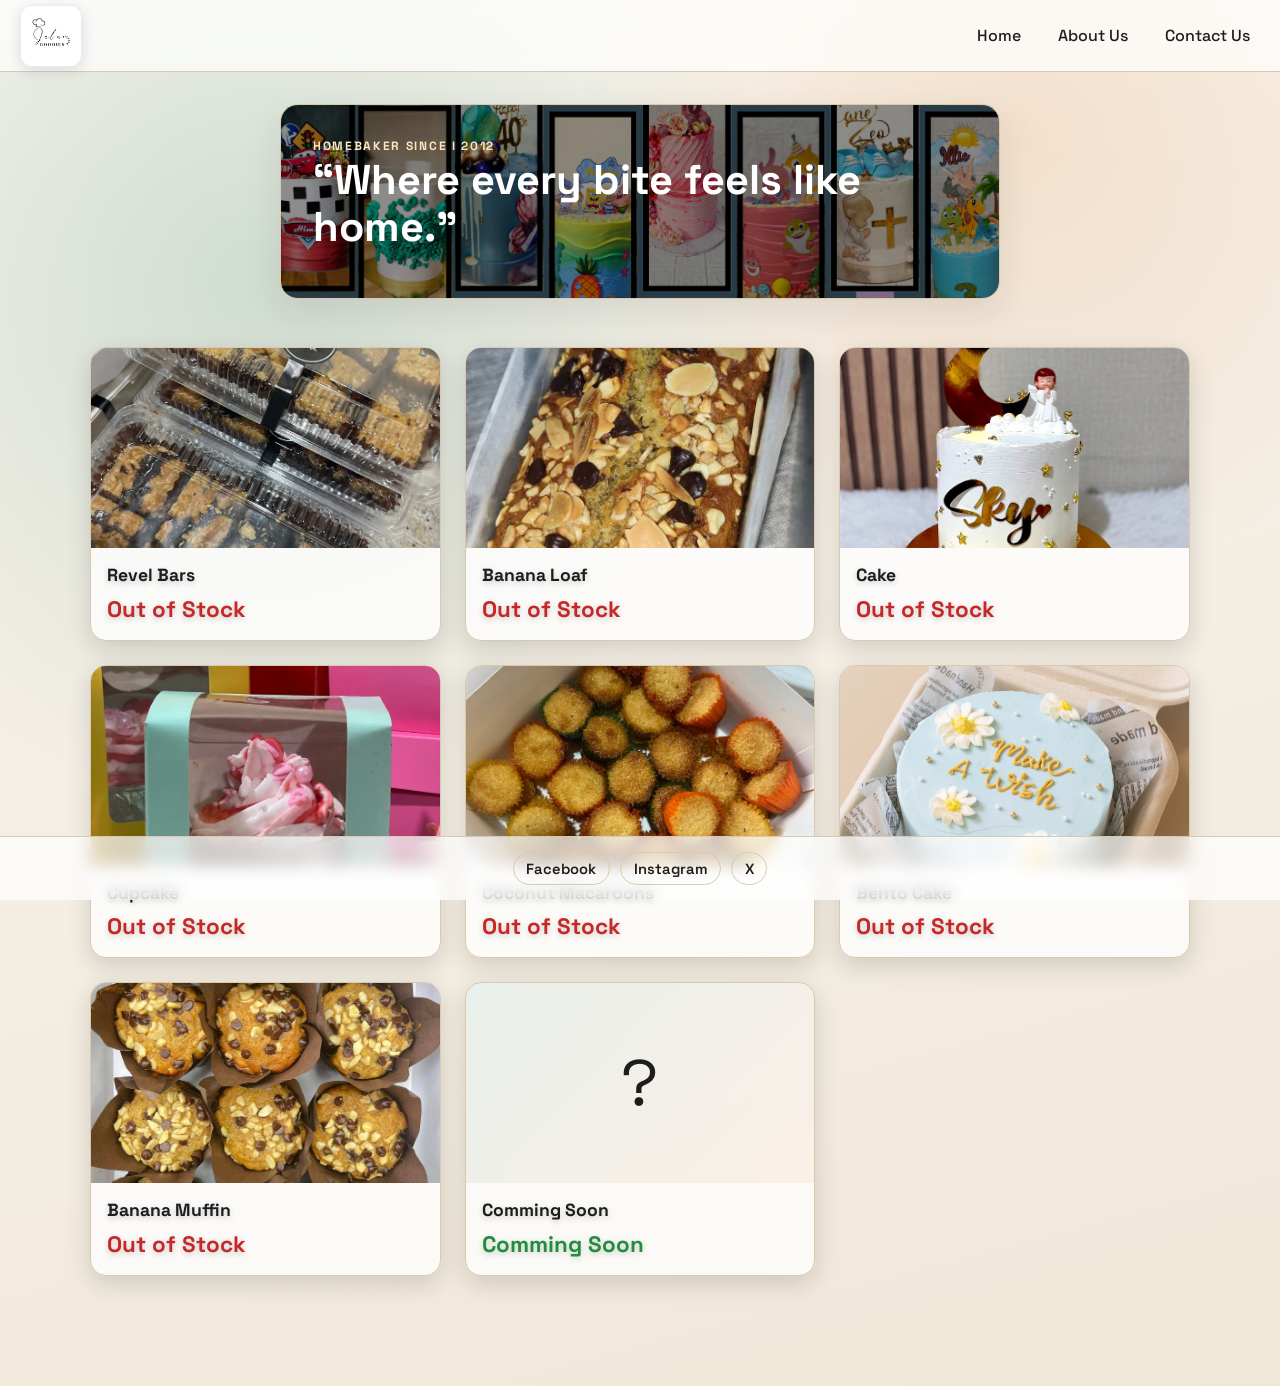
==== index.html @ 865851e9 "updated" ====
<!DOCTYPE html>
<html>
    <head>
        <meta charset="utf-8">
        <meta name="viewport" content="width=device-width, initial-scale=1">
        <title>Jels Kitchen Goodies</title>
        <link rel="icon" type="image/jpeg" href="assets/favicon.png">
        <link rel="preconnect" href="https://fonts.googleapis.com">
        <link rel="preconnect" href="https://fonts.gstatic.com" crossorigin>
        <link href="https://fonts.googleapis.com/css2?family=Space+Grotesk:wght@400;500;700&display=swap" rel="stylesheet">
        <link rel="stylesheet" href="css/style.css">
        <script src="js/app.js" defer></script>
    </head>
    <body>
        <header class="top-nav">
            <a class="brand" href="#home" aria-label="Jels Kitchen Goodies Home">
                <img src="assets/favicon.png" alt="Jels Kitchen Goodies logo">
            </a>
            <nav aria-label="Primary Navigation">
                <ul class="nav-links">
                    <li><a href="#home">Home</a></li>
                    <li><a href="#about">About Us</a></li>
                    <li><a href="#contact">Contact Us</a></li>
                </ul>
            </nav>
        </header>

        <main class="main-display" id="home">
            <section class="hero-card">
                <p class="eyebrow">Homebaker Since I 2012</p>
                <h1>“Where every bite feels like home.”</h1>
            </section>

            <section class="cards-grid">
                <div class="product-card">
                    <div class="product-image">
                        <img src="assets/revel-bar.jpg" alt="Revel Bar">
                    </div>
                    <h3>Revel Bars</h3>
                   <p class="price out-of-stock">Out of Stock</p>
                </div>

                <div class="product-card">
                    <div class="product-image">
                        <img src="assets/bananaloaf.jpg" alt="Banana Loaf">
                    </div>
                    <h3>Banana Loaf</h3>
                    <p class="price out-of-stock">Out of Stock</p>
                </div>

                <div class="product-card">
                    <div class="product-image">
                        <img src="assets/cake.jpg" alt="Cake">
                    </div>
                    <h3>Cake</h3>
                    <p class="price out-of-stock">Out of Stock</p>
                </div>

                <div class="product-card">
                    <div class="product-image">
                        <img src="assets/cupcake.jpg" alt="Cupcake">
                    </div>
                    <h3>Cupcake</h3>
                    <p class="price out-of-stock">Out of Stock</p>
                </div>

                <div class="product-card">
                    <div class="product-image">
                        <img src="assets/macaroons.jpg" alt="Coconut Macaroons">
                    </div>
                    <h3>Coconut Macaroons</h3>
                    <p class="price out-of-stock">Out of Stock</p>
                </div>

                <div class="product-card">
                    <div class="product-image">
                        <img src="assets/bento-cake.jpg" alt="Bento Cake">
                    </div>
                    <h3>Bento Cake</h3>
                    <p class="price out-of-stock">Out of Stock</p>
                </div>

                <div class="product-card">
                    <div class="product-image">
                        <img src="assets/banana-muffin.jpg" alt="Banana Muffin">
                    </div>
                    <h3>Banana Muffin</h3>
                    <p class="price out-of-stock">Out of Stock</p>
                </div>

                <div class="product-card">
                    <div class="product-image">?</div>
                    <h3>Comming Soon</h3>
                    <p class="price">Comming Soon</p>
                </div>

                
            </section>
        </main>

        <footer class="social-nav" aria-label="Social Links">
            <a href="https://www.facebook.com/jelsktchen" aria-label="Facebook" target="_blank" rel="noopener noreferrer">Facebook</a>
            <a href="https://www.instagram.com/jelskitchen_goodies" aria-label="Instagram" target="_blank" rel="noopener noreferrer">Instagram</a>
            <a href="https://www.x.com/jelsktchen" aria-label="X" target="_blank" rel="noopener noreferrer">X</a>
        </footer>
    </body>
</html>
---- css/style.css ----
:root {
	--bg-1: #f8f5ef;
	--bg-2: #f0e7d8;
	--ink: #1d1d1d;
	--brand: #0b6e4f;
	--brand-deep: #084f39;
	--line: #d8c9b0;
	--panel: rgba(255, 255, 255, 0.72);
}

* {
	box-sizing: border-box;
}

html,
body {
	margin: 0;
	min-height: 100%;
}

body {
	font-family: "Space Grotesk", "Segoe UI", sans-serif;
	color: var(--ink);
	background:
		radial-gradient(circle at 20% 20%, rgba(11, 110, 79, 0.16), transparent 35%),
		radial-gradient(circle at 80% 10%, rgba(227, 124, 37, 0.15), transparent 28%),
		linear-gradient(165deg, var(--bg-1), var(--bg-2));
	display: flex;
	flex-direction: column;
}

.top-nav {
	position: fixed;
	top: 0;
	left: 0;
	right: 0;
	height: 72px;
	padding: 0 1.25rem;
	border-bottom: 1px solid var(--line);
	backdrop-filter: blur(8px);
	background: var(--panel);
	display: flex;
	align-items: center;
	justify-content: space-between;
	z-index: 10;
}

.brand {
	display: inline-flex;
	align-items: center;
	text-decoration: none;
	padding: 0.25rem;
	border-radius: 12px;
	background: rgba(255, 255, 255, 0.92);
	border: 1px solid rgba(0, 0, 0, 0.08);
	box-shadow: 0 4px 14px rgba(0, 0, 0, 0.12);
}

.brand img {
	height: 52px;
	width: 52px;
	object-fit: contain;
	display: block;
}

.nav-links {
	margin: 0;
	padding: 0;
	list-style: none;
	display: flex;
	align-items: center;
	gap: 1rem;
}

.nav-links a {
	text-decoration: none;
	color: var(--ink);
	font-weight: 500;
	padding: 0.4rem 0.65rem;
	border-radius: 999px;
	transition: background-color 160ms ease, color 160ms ease;
}

.nav-links a:hover {
	background-color: var(--brand);
	color: #ffffff;
}

.main-display {
	flex: 1;
	display: flex;
	flex-direction: column;
	align-items: center;
	padding: 104px 1.25rem 110px;
	gap: 2rem;
}

.hero-card {
	width: min(720px, 100%);
	background:
		linear-gradient(rgba(0, 0, 0, 0.45), rgba(0, 0, 0, 0.45)),
		url("../assets/bg.png") center / cover no-repeat;
	border: 1px solid var(--line);
	border-radius: 18px;
	padding: 2rem;
	box-shadow: 0 14px 38px rgba(29, 29, 29, 0.1);
	color: #ffffff;
}

.eyebrow {
	text-transform: uppercase;
	letter-spacing: 0.14em;
	font-size: 0.75rem;
	color: #f8e7bf;
	margin: 0 0 0.7rem;
	font-weight: 700;
}

.hero-card h1 {
	margin: 0 0 0.9rem;
	line-height: 1.15;
	font-size: clamp(1.7rem, 3.4vw, 2.6rem);
}

.hero-card p {
	margin: 0;
	line-height: 1.55;
}

.cta {
	display: inline-block;
	margin-top: 1.25rem;
	text-decoration: none;
	color: #ffffff;
	background: linear-gradient(125deg, var(--brand), var(--brand-deep));
	border-radius: 12px;
	padding: 0.7rem 1.15rem;
	font-weight: 700;
	transition: transform 180ms ease, box-shadow 180ms ease;
}

.cta:hover {
	transform: translateY(-1px);
	box-shadow: 0 8px 22px rgba(11, 110, 79, 0.3);
}

.cards-grid {
	width: min(1100px, 100%);
	display: grid;
	grid-template-columns: repeat(auto-fit, minmax(260px, 1fr));
	gap: 1.5rem;
	margin-top: 1rem;
}

.product-card {
	background: rgba(255, 255, 255, 0.78);
	border: 1px solid var(--line);
	border-radius: 16px;
	overflow: hidden;
	display: flex;
	flex-direction: column;
	box-shadow: 0 8px 24px rgba(0, 0, 0, 0.14);
	transition: transform 160ms ease, box-shadow 160ms ease, border-color 160ms ease;
	cursor: pointer;
}

.product-card:hover {
	transform: translateY(-6px);
	border-color: var(--brand);
	box-shadow: 0 16px 40px rgba(11, 110, 79, 0.18);
}

.product-image {
	width: 100%;
	height: 200px;
	display: flex;
	align-items: center;
	justify-content: center;
	font-size: 4rem;
	background: linear-gradient(135deg, rgba(11, 110, 79, 0.08), rgba(227, 124, 37, 0.08));
}

.product-image img {
	width: 100%;
	height: 100%;
	object-fit: cover;
	display: block;
}

.product-card h3 {
	margin: 1rem 1rem 0.5rem;
	font-size: 1.1rem;
	line-height: 1.3;
	text-shadow: 0 2px 6px rgba(0, 0, 0, 0.2);
}

.product-card .price {
	margin: 0 1rem 1rem;
	font-size: 1.4rem;
	font-weight: 700;
	color: #1f8f3f;
	text-shadow: 0 2px 6px rgba(0, 0, 0, 0.2);
}

.product-card .price.out-of-stock {
	color: #c62828;
}

.social-nav {
	position: fixed;
	left: 0;
	right: 0;
	bottom: 0;
	height: 64px;
	border-top: 1px solid var(--line);
	background: var(--panel);
	backdrop-filter: blur(8px);
	display: flex;
	align-items: center;
	justify-content: center;
	gap: 0.6rem;
	padding: 0 1rem;
}

.social-nav a {
	color: var(--ink);
	text-decoration: none;
	font-size: 0.92rem;
	font-weight: 600;
	border: 1px solid var(--line);
	border-radius: 999px;
	padding: 0.38rem 0.8rem;
	transition: border-color 160ms ease, color 160ms ease;
}

.social-nav a:hover {
	border-color: var(--brand);
	color: var(--brand);
}

@media (max-width: 700px) {
	.top-nav {
		height: auto;
		padding: 0.85rem 1rem;
		flex-direction: column;
		align-items: flex-start;
		gap: 0.6rem;
	}

	.nav-links {
		flex-wrap: wrap;
		gap: 0.5rem;
	}

	.main-display {
		padding-top: 130px;
		gap: 1.5rem;
	}

	.cards-grid {
		grid-template-columns: 1fr;
	}

	.hero-card {
		padding: 1.4rem;
	}

	.social-nav {
		height: auto;
		flex-wrap: wrap;
		padding: 0.6rem;
		gap: 0.45rem;
	}
}
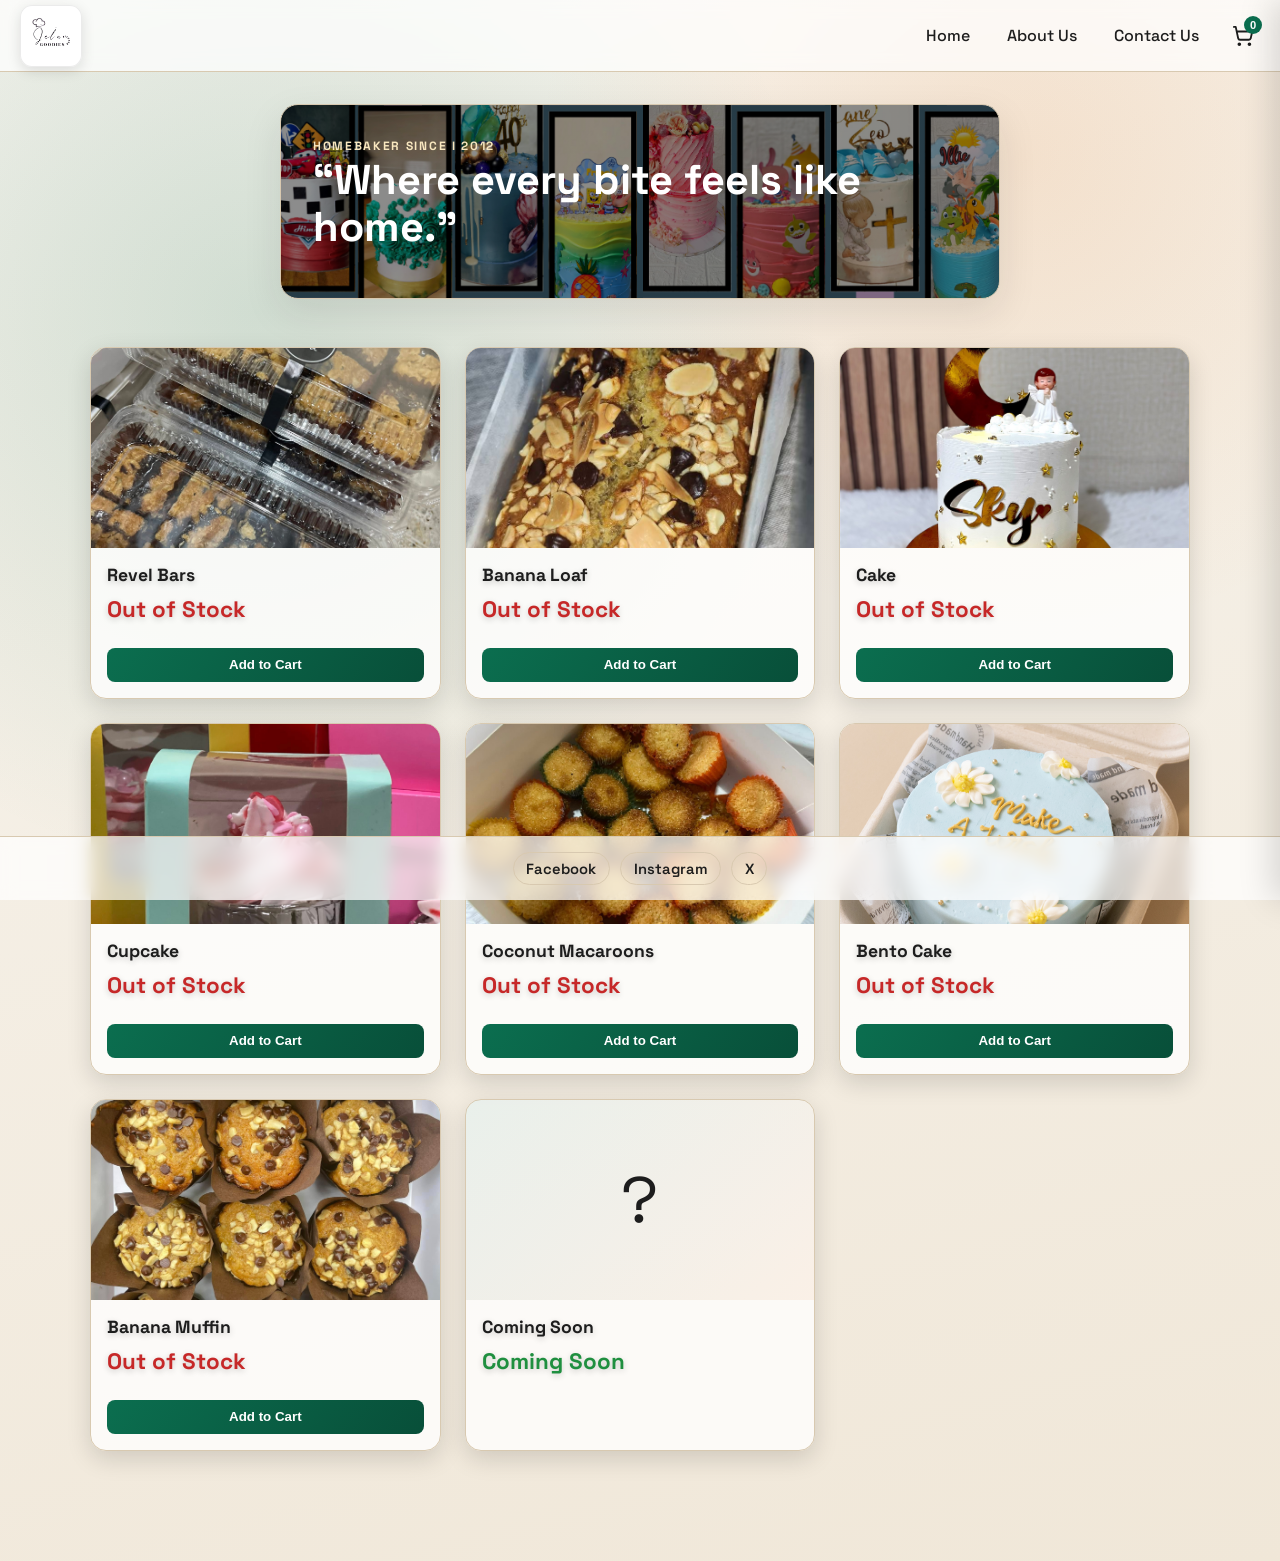
==== commit 5e1480f3: "New Features" ====
--- a/index.html
+++ b/index.html
@@ -21,6 +21,10 @@
                     <li><a href="#home">Home</a></li>
                     <li><a href="#about">About Us</a></li>
                     <li><a href="#contact">Contact Us</a></li>
+                    <li><button class="cart-btn" id="cartBtn" aria-label="Shopping Cart">
+                        <svg xmlns="http://www.w3.org/2000/svg" width="22" height="22" viewBox="0 0 24 24" fill="none" stroke="currentColor" stroke-width="2" stroke-linecap="round" stroke-linejoin="round"><circle cx="8" cy="21" r="1"/><circle cx="19" cy="21" r="1"/><path d="M2.05 2.05h2l2.66 12.42a2 2 0 0 0 2 1.58h9.78a2 2 0 0 0 1.95-1.57l1.65-7.43H5.12"/></svg>
+                        <span class="cart-count" id="cartCount">0</span>
+                    </button></li>
                 </ul>
             </nav>
         </header>
@@ -32,69 +36,75 @@
             </section>
 
             <section class="cards-grid">
-                <div class="product-card">
+                <div class="product-card" data-name="Revel Bars" data-price="4.50">
                     <div class="product-image">
                         <img src="assets/revel-bar.jpg" alt="Revel Bar">
                     </div>
                     <h3>Revel Bars</h3>
                    <p class="price out-of-stock">Out of Stock</p>
-                </div>
-
-                <div class="product-card">
+                   <button class="add-to-cart-btn" data-name="Revel Bars" data-price="4.50">Add to Cart</button>
+                </div>
+
+                <div class="product-card" data-name="Banana Loaf" data-price="12.00">
                     <div class="product-image">
                         <img src="assets/bananaloaf.jpg" alt="Banana Loaf">
                     </div>
                     <h3>Banana Loaf</h3>
                     <p class="price out-of-stock">Out of Stock</p>
-                </div>
-
-                <div class="product-card">
+                    <button class="add-to-cart-btn" data-name="Banana Loaf" data-price="12.00">Add to Cart</button>
+                </div>
+
+                <div class="product-card" data-name="Cake" data-price="35.00">
                     <div class="product-image">
                         <img src="assets/cake.jpg" alt="Cake">
                     </div>
                     <h3>Cake</h3>
                     <p class="price out-of-stock">Out of Stock</p>
-                </div>
-
-                <div class="product-card">
+                    <button class="add-to-cart-btn" data-name="Cake" data-price="35.00">Add to Cart</button>
+                </div>
+
+                <div class="product-card" data-name="Cupcake" data-price="3.50">
                     <div class="product-image">
                         <img src="assets/cupcake.jpg" alt="Cupcake">
                     </div>
                     <h3>Cupcake</h3>
                     <p class="price out-of-stock">Out of Stock</p>
-                </div>
-
-                <div class="product-card">
+                    <button class="add-to-cart-btn" data-name="Cupcake" data-price="3.50">Add to Cart</button>
+                </div>
+
+                <div class="product-card" data-name="Coconut Macaroons" data-price="2.00">
                     <div class="product-image">
                         <img src="assets/macaroons.jpg" alt="Coconut Macaroons">
                     </div>
                     <h3>Coconut Macaroons</h3>
                     <p class="price out-of-stock">Out of Stock</p>
-                </div>
-
-                <div class="product-card">
+                    <button class="add-to-cart-btn" data-name="Coconut Macaroons" data-price="2.00">Add to Cart</button>
+                </div>
+
+                <div class="product-card" data-name="Bento Cake" data-price="18.00">
                     <div class="product-image">
                         <img src="assets/bento-cake.jpg" alt="Bento Cake">
                     </div>
                     <h3>Bento Cake</h3>
                     <p class="price out-of-stock">Out of Stock</p>
-                </div>
-
-                <div class="product-card">
+                    <button class="add-to-cart-btn" data-name="Bento Cake" data-price="18.00">Add to Cart</button>
+                </div>
+
+                <div class="product-card" data-name="Banana Muffin" data-price="3.00">
                     <div class="product-image">
                         <img src="assets/banana-muffin.jpg" alt="Banana Muffin">
                     </div>
                     <h3>Banana Muffin</h3>
                     <p class="price out-of-stock">Out of Stock</p>
-                </div>
-
-                <div class="product-card">
+                    <button class="add-to-cart-btn" data-name="Banana Muffin" data-price="3.00">Add to Cart</button>
+                </div>
+
+                <div class="product-card" data-name="Coming Soon" data-price="0">
                     <div class="product-image">?</div>
-                    <h3>Comming Soon</h3>
-                    <p class="price">Comming Soon</p>
-                </div>
-
-                
+                    <h3>Coming Soon</h3>
+                    <p class="price">Coming Soon</p>
+                </div>
+
             </section>
         </main>
 
@@ -103,5 +113,157 @@
             <a href="https://www.instagram.com/jelskitchen_goodies" aria-label="Instagram" target="_blank" rel="noopener noreferrer">Instagram</a>
             <a href="https://www.x.com/jelsktchen" aria-label="X" target="_blank" rel="noopener noreferrer">X</a>
         </footer>
+
+        <!-- Cart Drawer -->
+        <div class="cart-overlay" id="cartOverlay"></div>
+        <div class="cart-drawer" id="cartDrawer">
+            <div class="cart-header">
+                <h2>Your Cart</h2>
+                <button class="close-cart" id="closeCart" aria-label="Close cart">&times;</button>
+            </div>
+            <div class="cart-items" id="cartItems">
+                <p class="empty-cart-message">Your cart is empty</p>
+            </div>
+            <div class="cart-footer">
+                <div class="cart-total">
+                    <span>Total:</span>
+                    <span id="cartTotal">$0.00</span>
+                </div>
+                <button class="checkout-btn" id="checkoutBtn" disabled>Proceed to Checkout</button>
+            </div>
+        </div>
+
+        <!-- Checkout Modal -->
+        <div class="checkout-overlay" id="checkoutOverlay"></div>
+        <div class="checkout-modal" id="checkoutModal">
+            <div class="checkout-header">
+                <h2>Checkout</h2>
+                <button class="close-checkout" id="closeCheckout" aria-label="Close checkout">&times;</button>
+            </div>
+            <form class="checkout-form" id="checkoutForm">
+                <div class="form-section">
+                    <h3>Contact Information</h3>
+                    <div class="form-group">
+                        <label for="customerName">Full Name *</label>
+                        <input type="text" id="customerName" name="customerName" required>
+                    </div>
+                    <div class="form-group">
+                        <label for="customerEmail">Email *</label>
+                        <input type="email" id="customerEmail" name="customerEmail" required>
+                    </div>
+                    <div class="form-group">
+                        <label for="customerPhone">Phone Number *</label>
+                        <input type="tel" id="customerPhone" name="customerPhone" required>
+                    </div>
+                </div>
+
+                <div class="form-section">
+                    <h3>Order Type</h3>
+                    <div class="radio-group">
+                        <label class="radio-label">
+                            <input type="radio" name="orderType" value="pickup" checked>
+                            <span>Pickup</span>
+                        </label>
+                        <label class="radio-label">
+                            <input type="radio" name="orderType" value="delivery">
+                            <span>Delivery (+$5.00)</span>
+                        </label>
+                    </div>
+                </div>
+
+                <div class="form-section delivery-address" id="deliveryAddress" style="display: none;">
+                    <h3>Delivery Address</h3>
+                    <div class="form-group">
+                        <label for="deliveryStreet">Street Address *</label>
+                        <input type="text" id="deliveryStreet" name="deliveryStreet">
+                    </div>
+                    <div class="form-row">
+                        <div class="form-group">
+                            <label for="deliveryCity">City *</label>
+                            <input type="text" id="deliveryCity" name="deliveryCity">
+                        </div>
+                        <div class="form-group">
+                            <label for="deliveryZip">ZIP Code *</label>
+                            <input type="text" id="deliveryZip" name="deliveryZip">
+                        </div>
+                    </div>
+                </div>
+
+                <div class="form-section">
+                    <h3>Pickup Information</h3>
+                    <div class="form-group">
+                        <label for="pickupDate">Preferred Pickup Date *</label>
+                        <input type="date" id="pickupDate" name="pickupDate" required>
+                    </div>
+                    <div class="form-group">
+                        <label for="pickupTime">Preferred Pickup Time *</label>
+                        <select id="pickupTime" name="pickupTime" required>
+                            <option value="">Select a time</option>
+                            <option value="09:00">9:00 AM</option>
+                            <option value="10:00">10:00 AM</option>
+                            <option value="11:00">11:00 AM</option>
+                            <option value="12:00">12:00 PM</option>
+                            <option value="13:00">1:00 PM</option>
+                            <option value="14:00">2:00 PM</option>
+                            <option value="15:00">3:00 PM</option>
+                            <option value="16:00">4:00 PM</option>
+                            <option value="17:00">5:00 PM</option>
+                        </select>
+                    </div>
+                </div>
+
+                <div class="form-section">
+                    <h3>Payment Method</h3>
+                    <div class="radio-group payment-options">
+                        <label class="radio-label">
+                            <input type="radio" name="paymentMethod" value="cash" checked>
+                            <span>Cash on Pickup/Delivery</span>
+                        </label>
+                        <label class="radio-label">
+                            <input type="radio" name="paymentMethod" value="card">
+                            <span>Pay Now (Card)</span>
+                        </label>
+                    </div>
+                </div>
+
+                <div class="form-section">
+                    <h3>Special Instructions</h3>
+                    <div class="form-group">
+                        <label for="specialInstructions">Any allergies or special requests?</label>
+                        <textarea id="specialInstructions" name="specialInstructions" rows="3" placeholder="e.g., nut-free, extra frosting, etc."></textarea>
+                    </div>
+                </div>
+
+                <div class="order-summary">
+                    <h3>Order Summary</h3>
+                    <div id="orderSummaryItems"></div>
+                    <div class="summary-line">
+                        <span>Subtotal:</span>
+                        <span id="summarySubtotal">$0.00</span>
+                    </div>
+                    <div class="summary-line" id="deliveryFeeLine" style="display: none;">
+                        <span>Delivery Fee:</span>
+                        <span>$5.00</span>
+                    </div>
+                    <div class="summary-line total">
+                        <span>Total:</span>
+                        <span id="summaryTotal">$0.00</span>
+                    </div>
+                </div>
+
+                <button type="submit" class="place-order-btn">Place Order</button>
+            </form>
+        </div>
+
+        <!-- Order Confirmation Modal -->
+        <div class="order-confirmation" id="orderConfirmation">
+            <div class="confirmation-content">
+                <div class="confirmation-icon">&#10003;</div>
+                <h2>Order Placed!</h2>
+                <p>Thank you for your order! We'll contact you shortly to confirm.</p>
+                <p class="order-number">Order #<span id="orderNumber"></span></p>
+                <button class="close-confirmation" id="closeConfirmation">Continue Shopping</button>
+            </div>
+        </div>
     </body>
 </html>
--- a/css/style.css
+++ b/css/style.css
@@ -272,3 +272,507 @@
 		gap: 0.45rem;
 	}
 }
+
+/* Cart Button */
+.cart-btn {
+	background: transparent;
+	border: none;
+	cursor: pointer;
+	padding: 0.4rem;
+	border-radius: 999px;
+	display: flex;
+	align-items: center;
+	justify-content: center;
+	position: relative;
+	transition: background-color 160ms ease;
+	color: var(--ink);
+}
+
+.cart-btn:hover {
+	background-color: rgba(11, 110, 79, 0.1);
+}
+
+.cart-count {
+	position: absolute;
+	top: -2px;
+	right: -2px;
+	background: var(--brand);
+	color: white;
+	font-size: 0.7rem;
+	font-weight: 700;
+	min-width: 18px;
+	height: 18px;
+	border-radius: 999px;
+	display: flex;
+	align-items: center;
+	justify-content: center;
+	padding: 0 4px;
+}
+
+.add-to-cart-btn {
+	background: linear-gradient(125deg, var(--brand), var(--brand-deep));
+	color: white;
+	border: none;
+	padding: 0.6rem 1rem;
+	border-radius: 8px;
+	font-weight: 600;
+	cursor: pointer;
+	margin: 0.5rem 1rem 1rem;
+	transition: transform 160ms ease, box-shadow 160ms ease;
+}
+
+.add-to-cart-btn:hover {
+	transform: translateY(-2px);
+	box-shadow: 0 6px 18px rgba(11, 110, 79, 0.3);
+}
+
+/* Cart Drawer */
+.cart-overlay {
+	position: fixed;
+	inset: 0;
+	background: rgba(0, 0, 0, 0.4);
+	opacity: 0;
+	visibility: hidden;
+	transition: opacity 300ms ease, visibility 300ms ease;
+	z-index: 100;
+}
+
+.cart-overlay.active {
+	opacity: 1;
+	visibility: visible;
+}
+
+.cart-drawer {
+	position: fixed;
+	top: 0;
+	right: 0;
+	width: min(400px, 100%);
+	height: 100%;
+	background: var(--bg-1);
+	box-shadow: -8px 0 32px rgba(0, 0, 0, 0.15);
+	transform: translateX(100%);
+	transition: transform 300ms ease;
+	z-index: 101;
+	display: flex;
+	flex-direction: column;
+}
+
+.cart-drawer.active {
+	transform: translateX(0);
+}
+
+.cart-header {
+	padding: 1.25rem;
+	border-bottom: 1px solid var(--line);
+	display: flex;
+	align-items: center;
+	justify-content: space-between;
+}
+
+.cart-header h2 {
+	margin: 0;
+	font-size: 1.3rem;
+}
+
+.close-cart {
+	background: transparent;
+	border: none;
+	font-size: 1.8rem;
+	cursor: pointer;
+	color: var(--ink);
+	line-height: 1;
+	padding: 0.2rem;
+}
+
+.cart-items {
+	flex: 1;
+	overflow-y: auto;
+	padding: 1rem;
+}
+
+.empty-cart-message {
+	text-align: center;
+	color: #888;
+	margin-top: 3rem;
+}
+
+.cart-item {
+	display: flex;
+	gap: 1rem;
+	padding: 1rem;
+	background: white;
+	border-radius: 12px;
+	margin-bottom: 0.75rem;
+	box-shadow: 0 2px 8px rgba(0, 0, 0, 0.06);
+}
+
+.cart-item-image {
+	width: 60px;
+	height: 60px;
+	border-radius: 8px;
+	background: var(--bg-2);
+	overflow: hidden;
+}
+
+.cart-item-image img {
+	width: 100%;
+	height: 100%;
+	object-fit: cover;
+}
+
+.cart-item-details {
+	flex: 1;
+}
+
+.cart-item-name {
+	font-weight: 600;
+	margin: 0 0 0.25rem;
+}
+
+.cart-item-price {
+	color: var(--brand);
+	font-weight: 700;
+}
+
+.cart-item-controls {
+	display: flex;
+	align-items: center;
+	gap: 0.5rem;
+	margin-top: 0.5rem;
+}
+
+.quantity-btn {
+	width: 28px;
+	height: 28px;
+	border: 1px solid var(--line);
+	background: white;
+	border-radius: 6px;
+	cursor: pointer;
+	font-weight: 600;
+	display: flex;
+	align-items: center;
+	justify-content: center;
+}
+
+.quantity-btn:hover {
+	background: var(--brand);
+	color: white;
+	border-color: var(--brand);
+}
+
+.cart-item-quantity {
+	font-weight: 600;
+	min-width: 24px;
+	text-align: center;
+}
+
+.remove-item {
+	background: transparent;
+	border: none;
+	color: #c62828;
+	cursor: pointer;
+	font-size: 0.85rem;
+	text-decoration: underline;
+}
+
+.cart-footer {
+	padding: 1.25rem;
+	border-top: 1px solid var(--line);
+	background: white;
+}
+
+.cart-total {
+	display: flex;
+	justify-content: space-between;
+	font-size: 1.2rem;
+	font-weight: 700;
+	margin-bottom: 1rem;
+}
+
+.checkout-btn {
+	width: 100%;
+	padding: 0.9rem;
+	background: linear-gradient(125deg, var(--brand), var(--brand-deep));
+	color: white;
+	border: none;
+	border-radius: 10px;
+	font-size: 1rem;
+	font-weight: 700;
+	cursor: pointer;
+	transition: transform 160ms ease, box-shadow 160ms ease;
+}
+
+.checkout-btn:hover:not(:disabled) {
+	transform: translateY(-2px);
+	box-shadow: 0 6px 18px rgba(11, 110, 79, 0.3);
+}
+
+.checkout-btn:disabled {
+	opacity: 0.5;
+	cursor: not-allowed;
+}
+
+/* Checkout Modal */
+.checkout-overlay {
+	position: fixed;
+	inset: 0;
+	background: rgba(0, 0, 0, 0.5);
+	opacity: 0;
+	visibility: hidden;
+	transition: opacity 300ms ease, visibility 300ms ease;
+	z-index: 200;
+}
+
+.checkout-overlay.active {
+	opacity: 1;
+	visibility: visible;
+}
+
+.checkout-modal {
+	position: fixed;
+	top: 50%;
+	left: 50%;
+	transform: translate(-50%, -50%) scale(0.9);
+	width: min(600px, 95%);
+	max-height: 90vh;
+	background: var(--bg-1);
+	border-radius: 16px;
+	opacity: 0;
+	visibility: hidden;
+	transition: opacity 300ms ease, visibility 300ms ease, transform 300ms ease;
+	z-index: 201;
+	overflow-y: auto;
+}
+
+.checkout-modal.active {
+	opacity: 1;
+	visibility: visible;
+	transform: translate(-50%, -50%) scale(1);
+}
+
+.checkout-header {
+	padding: 1.25rem;
+	border-bottom: 1px solid var(--line);
+	display: flex;
+	align-items: center;
+	justify-content: space-between;
+	position: sticky;
+	top: 0;
+	background: var(--bg-1);
+	z-index: 1;
+}
+
+.checkout-header h2 {
+	margin: 0;
+	font-size: 1.4rem;
+}
+
+.close-checkout {
+	background: transparent;
+	border: none;
+	font-size: 1.8rem;
+	cursor: pointer;
+	color: var(--ink);
+	line-height: 1;
+}
+
+.checkout-form {
+	padding: 1.5rem;
+}
+
+.form-section {
+	margin-bottom: 1.5rem;
+}
+
+.form-section h3 {
+	font-size: 1rem;
+	margin: 0 0 1rem;
+	color: var(--brand-deep);
+}
+
+.form-group {
+	margin-bottom: 1rem;
+}
+
+.form-group label {
+	display: block;
+	font-weight: 500;
+	margin-bottom: 0.4rem;
+	font-size: 0.9rem;
+}
+
+.form-group input,
+.form-group select,
+.form-group textarea {
+	width: 100%;
+	padding: 0.75rem;
+	border: 1px solid var(--line);
+	border-radius: 8px;
+	font-family: inherit;
+	font-size: 1rem;
+	background: white;
+	transition: border-color 160ms ease;
+}
+
+.form-group input:focus,
+.form-group select:focus,
+.form-group textarea:focus {
+	outline: none;
+	border-color: var(--brand);
+}
+
+.form-row {
+	display: flex;
+	gap: 1rem;
+}
+
+.form-row .form-group {
+	flex: 1;
+}
+
+.radio-group {
+	display: flex;
+	flex-wrap: wrap;
+	gap: 1rem;
+}
+
+.radio-label {
+	display: flex;
+	align-items: center;
+	gap: 0.5rem;
+	cursor: pointer;
+	padding: 0.75rem 1rem;
+	border: 1px solid var(--line);
+	border-radius: 8px;
+	flex: 1;
+	min-width: 140px;
+}
+
+.radio-label:has(input:checked) {
+	border-color: var(--brand);
+	background: rgba(11, 110, 79, 0.05);
+}
+
+.radio-label input {
+	accent-color: var(--brand);
+}
+
+.payment-options .radio-label {
+	flex: 1;
+}
+
+.order-summary {
+	background: white;
+	padding: 1.25rem;
+	border-radius: 12px;
+	margin-bottom: 1.5rem;
+}
+
+.order-summary h3 {
+	margin: 0 0 1rem;
+}
+
+.summary-line {
+	display: flex;
+	justify-content: space-between;
+	padding: 0.5rem 0;
+	border-bottom: 1px solid var(--line);
+}
+
+.summary-line.total {
+	font-size: 1.2rem;
+	font-weight: 700;
+	color: var(--brand-deep);
+	border-bottom: none;
+	padding-top: 1rem;
+}
+
+.place-order-btn {
+	width: 100%;
+	padding: 1rem;
+	background: linear-gradient(125deg, var(--brand), var(--brand-deep));
+	color: white;
+	border: none;
+	border-radius: 10px;
+	font-size: 1.1rem;
+	font-weight: 700;
+	cursor: pointer;
+	transition: transform 160ms ease, box-shadow 160ms ease;
+}
+
+.place-order-btn:hover {
+	transform: translateY(-2px);
+	box-shadow: 0 8px 24px rgba(11, 110, 79, 0.3);
+}
+
+/* Order Confirmation */
+.order-confirmation {
+	position: fixed;
+	inset: 0;
+	background: rgba(0, 0, 0, 0.5);
+	display: flex;
+	align-items: center;
+	justify-content: center;
+	opacity: 0;
+	visibility: hidden;
+	transition: opacity 300ms ease, visibility 300ms ease;
+	z-index: 300;
+}
+
+.order-confirmation.active {
+	opacity: 1;
+	visibility: visible;
+}
+
+.confirmation-content {
+	background: white;
+	padding: 2.5rem;
+	border-radius: 16px;
+	text-align: center;
+	max-width: 400px;
+	width: 90%;
+}
+
+.confirmation-icon {
+	width: 70px;
+	height: 70px;
+	background: var(--brand);
+	color: white;
+	border-radius: 50%;
+	display: flex;
+	align-items: center;
+	justify-content: center;
+	font-size: 2.5rem;
+	margin: 0 auto 1.5rem;
+}
+
+.confirmation-content h2 {
+	margin: 0 0 0.75rem;
+	color: var(--brand-deep);
+}
+
+.confirmation-content p {
+	margin: 0 0 0.75rem;
+	color: #555;
+}
+
+.order-number {
+	font-weight: 700;
+	color: var(--brand) !important;
+}
+
+.close-confirmation {
+	margin-top: 1.5rem;
+	padding: 0.8rem 2rem;
+	background: var(--brand);
+	color: white;
+	border: none;
+	border-radius: 8px;
+	font-weight: 600;
+	cursor: pointer;
+	transition: background-color 160ms ease;
+}
+
+.close-confirmation:hover {
+	background: var(--brand-deep);
+}
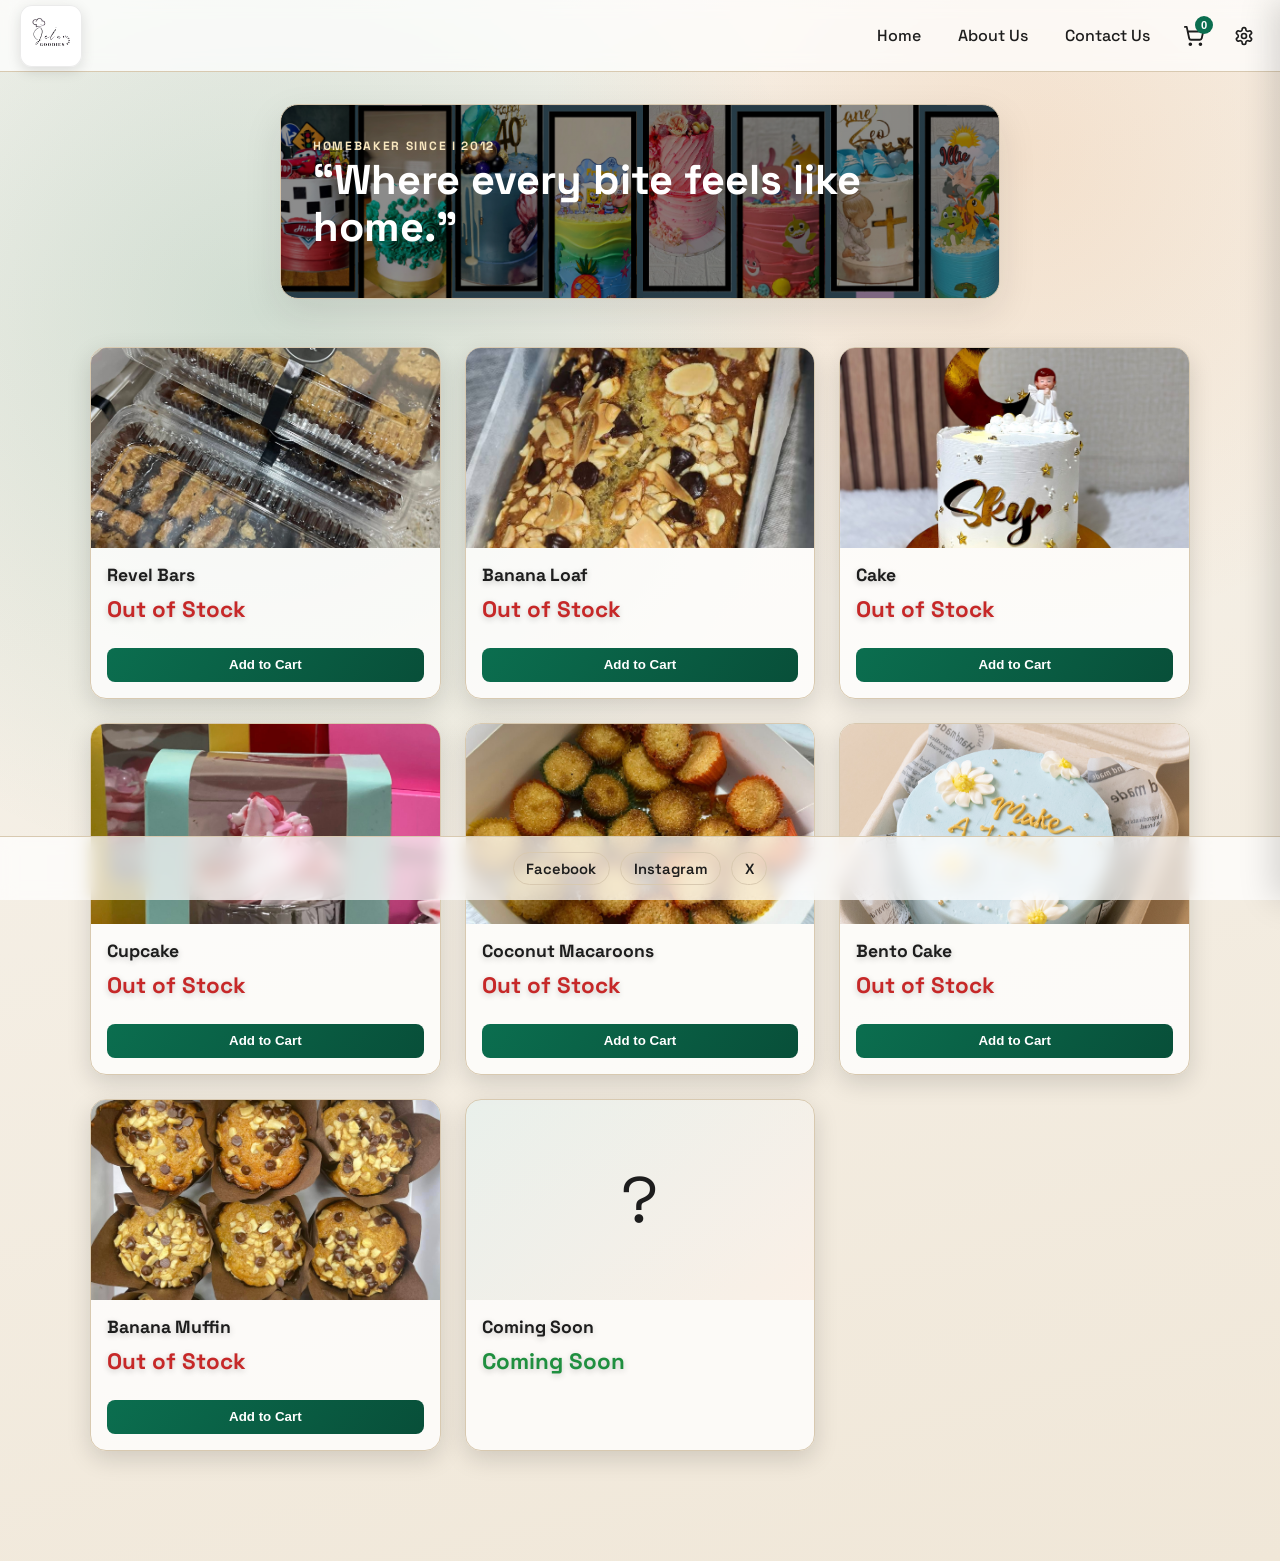
==== commit 86ac8184: "Additional" ====
--- a/index.html
+++ b/index.html
@@ -25,6 +25,9 @@
                         <svg xmlns="http://www.w3.org/2000/svg" width="22" height="22" viewBox="0 0 24 24" fill="none" stroke="currentColor" stroke-width="2" stroke-linecap="round" stroke-linejoin="round"><circle cx="8" cy="21" r="1"/><circle cx="19" cy="21" r="1"/><path d="M2.05 2.05h2l2.66 12.42a2 2 0 0 0 2 1.58h9.78a2 2 0 0 0 1.95-1.57l1.65-7.43H5.12"/></svg>
                         <span class="cart-count" id="cartCount">0</span>
                     </button></li>
+                    <li><button class="admin-btn" id="adminBtn" aria-label="Owner Panel">
+                        <svg xmlns="http://www.w3.org/2000/svg" width="20" height="20" viewBox="0 0 24 24" fill="none" stroke="currentColor" stroke-width="2" stroke-linecap="round" stroke-linejoin="round"><path d="M12.22 2h-.44a2 2 0 0 0-2 2v.18a2 2 0 0 1-1 1.73l-.43.25a2 2 0 0 1-2 0l-.15-.08a2 2 0 0 0-2.73.73l-.22.38a2 2 0 0 0 .73 2.73l.15.1a2 2 0 0 1 1 1.72v.51a2 2 0 0 1-1 1.74l-.15.09a2 2 0 0 0-.73 2.73l.22.38a2 2 0 0 0 2.73.73l.15-.08a2 2 0 0 1 2 0l.43.25a2 2 0 0 1 1 1.73V20a2 2 0 0 0 2 2h.44a2 2 0 0 0 2-2v-.18a2 2 0 0 1 1-1.73l.43-.25a2 2 0 0 1 2 0l.15.08a2 2 0 0 0 2.73-.73l.22-.39a2 2 0 0 0-.73-2.73l-.15-.08a2 2 0 0 1-1-1.74v-.5a2 2 0 0 1 1-1.74l.15-.09a2 2 0 0 0 .73-2.73l-.22-.38a2 2 0 0 0-2.73-.73l-.15.08a2 2 0 0 1-2 0l-.43-.25a2 2 0 0 1-1-1.73V4a2 2 0 0 0-2-2z"/><circle cx="12" cy="12" r="3"/></svg>
+                    </button></li>
                 </ul>
             </nav>
         </header>
@@ -265,5 +268,110 @@
                 <button class="close-confirmation" id="closeConfirmation">Continue Shopping</button>
             </div>
         </div>
+
+        <!-- Toast Notification -->
+        <div class="toast" id="toast">
+            <span class="toast-icon">&#9888;</span>
+            <span class="toast-message" id="toastMessage"></span>
+        </div>
+
+        <!-- Owner Login Modal -->
+        <div class="admin-login-overlay" id="adminLoginOverlay"></div>
+        <div class="admin-login-modal" id="adminLoginModal">
+            <div class="login-header">
+                <svg xmlns="http://www.w3.org/2000/svg" width="48" height="48" viewBox="0 0 24 24" fill="none" stroke="var(--brand)" stroke-width="1.5"><path d="M12.22 2h-.44a2 2 0 0 0-2 2v.18a2 2 0 0 1-1 1.73l-.43.25a2 2 0 0 1-2 0l-.15-.08a2 2 0 0 0-2.73.73l-.22.38a2 2 0 0 0 .73 2.73l.15.1a2 2 0 0 1 1 1.72v.51a2 2 0 0 1-1 1.74l-.15.09a2 2 0 0 0-.73 2.73l.22.38a2 2 0 0 0 2.73.73l.15-.08a2 2 0 0 1 2 0l.43.25a2 2 0 0 1 1 1.73V20a2 2 0 0 0 2 2h.44a2 2 0 0 0 2-2v-.18a2 2 0 0 1 1-1.73l.43-.25a2 2 0 0 1 2 0l.15.08a2 2 0 0 0 2.73-.73l.22-.39a2 2 0 0 0-.73-2.73l-.15-.08a2 2 0 0 1-1-1.74v-.5a2 2 0 0 1 1-1.74l.15-.09a2 2 0 0 0 .73-2.73l-.22-.38a2 2 0 0 0-2.73-.73l-.15.08a2 2 0 0 1-2 0l-.43-.25a2 2 0 0 1-1-1.73V4a2 2 0 0 0-2-2z"/><circle cx="12" cy="12" r="3"/></svg>
+                <h2>Owner Login</h2>
+            </div>
+            <form class="login-form" id="loginForm">
+                <div class="form-group">
+                    <label for="ownerPassword">Password</label>
+                    <input type="password" id="ownerPassword" required placeholder="Enter owner password">
+                </div>
+                <button type="submit" class="login-btn">Login</button>
+            </form>
+            <p class="login-hint">Default password: jelskitchen2024</p>
+            <button class="close-login" id="closeLogin" aria-label="Close">&times;</button>
+        </div>
+
+        <!-- Admin Panel Modal -->
+        <div class="admin-panel-overlay" id="adminPanelOverlay"></div>
+        <div class="admin-panel" id="adminPanel">
+            <div class="admin-header">
+                <h2>Owner Panel</h2>
+                <div class="admin-header-actions">
+                    <button class="logout-btn" id="logoutBtn">Logout</button>
+                    <button class="close-admin" id="closeAdmin" aria-label="Close">&times;</button>
+                </div>
+            </div>
+            <div class="admin-content">
+                <div class="admin-tabs">
+                    <button class="admin-tab active" data-tab="products">Products</button>
+                    <button class="admin-tab" data-tab="orders">Orders</button>
+                </div>
+
+                <!-- Products Tab -->
+                <div class="tab-content active" id="productsTab">
+                    <button class="add-product-btn" id="addProductBtn">
+                        <svg xmlns="http://www.w3.org/2000/svg" width="18" height="18" viewBox="0 0 24 24" fill="none" stroke="currentColor" stroke-width="2"><line x1="12" y1="5" x2="12" y2="19"/><line x1="5" y1="12" x2="19" y2="12"/></svg>
+                        Add New Product
+                    </button>
+                    <div class="products-list" id="productsList"></div>
+                </div>
+
+                <!-- Orders Tab -->
+                <div class="tab-content" id="ordersTab">
+                    <div class="orders-list" id="ordersList">
+                        <p class="no-orders">No orders yet</p>
+                    </div>
+                </div>
+            </div>
+        </div>
+
+        <!-- Add/Edit Product Modal -->
+        <div class="product-modal-overlay" id="productModalOverlay"></div>
+        <div class="product-modal" id="productModal">
+            <div class="product-modal-header">
+                <h2 id="productModalTitle">Add New Product</h2>
+                <button class="close-product-modal" id="closeProductModal" aria-label="Close">&times;</button>
+            </div>
+            <form class="product-form" id="productForm">
+                <div class="form-group">
+                    <label for="productName">Product Name *</label>
+                    <input type="text" id="productName" name="productName" required>
+                </div>
+                <div class="form-group">
+                    <label for="productPrice">Price ($) *</label>
+                    <input type="number" id="productPrice" name="productPrice" step="0.01" min="0" required>
+                </div>
+                <div class="form-group">
+                    <label for="productImage">Image Filename (in assets/)</label>
+                    <input type="text" id="productImage" name="productImage" placeholder="e.g., cake.jpg">
+                    <span class="form-hint">Place image file in /assets folder</span>
+                </div>
+                <div class="form-group">
+                    <label for="productStatus">Availability</label>
+                    <select id="productStatus" name="productStatus">
+                        <option value="in-stock">In Stock</option>
+                        <option value="out-of-stock">Out of Stock</option>
+                    </select>
+                </div>
+                <div class="form-actions">
+                    <button type="button" class="cancel-btn" id="cancelProductBtn">Cancel</button>
+                    <button type="submit" class="save-btn">Save Product</button>
+                </div>
+            </form>
+        </div>
+
+        <!-- Delete Confirmation Modal -->
+        <div class="confirm-modal" id="confirmModal">
+            <div class="confirm-content">
+                <h3>Delete Product?</h3>
+                <p id="confirmMessage">Are you sure you want to delete this product?</p>
+                <div class="confirm-actions">
+                    <button class="confirm-cancel" id="confirmCancel">Cancel</button>
+                    <button class="confirm-delete" id="confirmDelete">Delete</button>
+                </div>
+            </div>
+        </div>
     </body>
 </html>
--- a/css/style.css
+++ b/css/style.css
@@ -776,3 +776,623 @@
 .close-confirmation:hover {
 	background: var(--brand-deep);
 }
+
+/* Toast Notification */
+.toast {
+	position: fixed;
+	bottom: 100px;
+	left: 50%;
+	transform: translateX(-50%) translateY(20px);
+	background: #c62828;
+	color: white;
+	padding: 1rem 1.5rem;
+	border-radius: 12px;
+	display: flex;
+	align-items: center;
+	gap: 0.75rem;
+	box-shadow: 0 8px 24px rgba(198, 40, 40, 0.4);
+	opacity: 0;
+	visibility: hidden;
+	transition: opacity 300ms ease, visibility 300ms ease, transform 300ms ease;
+	z-index: 400;
+	max-width: 90%;
+	text-align: center;
+}
+
+.toast.active {
+	opacity: 1;
+	visibility: visible;
+	transform: translateX(-50%) translateY(0);
+}
+
+.toast-icon {
+	font-size: 1.4rem;
+}
+
+.toast-message {
+	font-weight: 600;
+	font-size: 0.95rem;
+}
+
+/* Admin Button */
+.admin-btn {
+	background: transparent;
+	border: none;
+	cursor: pointer;
+	padding: 0.4rem;
+	border-radius: 999px;
+	display: flex;
+	align-items: center;
+	justify-content: center;
+	transition: background-color 160ms ease;
+	color: var(--ink);
+}
+
+.admin-btn:hover {
+	background-color: rgba(11, 110, 79, 0.1);
+}
+
+/* Admin Login Modal */
+.admin-login-overlay {
+	position: fixed;
+	inset: 0;
+	background: rgba(0, 0, 0, 0.5);
+	opacity: 0;
+	visibility: hidden;
+	transition: opacity 300ms ease, visibility 300ms ease;
+	z-index: 500;
+}
+
+.admin-login-overlay.active {
+	opacity: 1;
+	visibility: visible;
+}
+
+.admin-login-modal {
+	position: fixed;
+	top: 50%;
+	left: 50%;
+	transform: translate(-50%, -50%) scale(0.9);
+	width: min(380px, 90%);
+	background: white;
+	border-radius: 16px;
+	padding: 2rem;
+	opacity: 0;
+	visibility: hidden;
+	transition: opacity 300ms ease, visibility 300ms ease, transform 300ms ease;
+	z-index: 501;
+}
+
+.admin-login-modal.active {
+	opacity: 1;
+	visibility: visible;
+	transform: translate(-50%, -50%) scale(1);
+}
+
+.login-header {
+	text-align: center;
+	margin-bottom: 1.5rem;
+}
+
+.login-header svg {
+	margin-bottom: 0.75rem;
+}
+
+.login-header h2 {
+	margin: 0;
+	color: var(--ink);
+}
+
+.login-form .form-group {
+	margin-bottom: 1rem;
+}
+
+.login-form .form-group label {
+	display: block;
+	font-weight: 500;
+	margin-bottom: 0.4rem;
+}
+
+.login-form .form-group input {
+	width: 100%;
+	padding: 0.75rem;
+	border: 1px solid var(--line);
+	border-radius: 8px;
+	font-family: inherit;
+	font-size: 1rem;
+}
+
+.login-form .form-group input:focus {
+	outline: none;
+	border-color: var(--brand);
+}
+
+.login-btn {
+	width: 100%;
+	padding: 0.85rem;
+	background: linear-gradient(125deg, var(--brand), var(--brand-deep));
+	color: white;
+	border: none;
+	border-radius: 8px;
+	font-size: 1rem;
+	font-weight: 600;
+	cursor: pointer;
+	transition: transform 160ms ease, box-shadow 160ms ease;
+}
+
+.login-btn:hover {
+	transform: translateY(-2px);
+	box-shadow: 0 6px 18px rgba(11, 110, 79, 0.3);
+}
+
+.login-hint {
+	text-align: center;
+	color: #888;
+	font-size: 0.85rem;
+	margin-top: 1rem;
+}
+
+.close-login {
+	position: absolute;
+	top: 1rem;
+	right: 1rem;
+	background: transparent;
+	border: none;
+	font-size: 1.5rem;
+	cursor: pointer;
+	color: #888;
+}
+
+/* Admin Panel */
+.admin-panel-overlay {
+	position: fixed;
+	inset: 0;
+	background: rgba(0, 0, 0, 0.5);
+	opacity: 0;
+	visibility: hidden;
+	transition: opacity 300ms ease, visibility 300ms ease;
+	z-index: 600;
+}
+
+.admin-panel-overlay.active {
+	opacity: 1;
+	visibility: visible;
+}
+
+.admin-panel {
+	position: fixed;
+	top: 50%;
+	left: 50%;
+	transform: translate(-50%, -50%) scale(0.9);
+	width: min(800px, 95%);
+	max-height: 85vh;
+	background: var(--bg-1);
+	border-radius: 16px;
+	opacity: 0;
+	visibility: hidden;
+	transition: opacity 300ms ease, visibility 300ms ease, transform 300ms ease;
+	z-index: 601;
+	overflow: hidden;
+	display: flex;
+	flex-direction: column;
+}
+
+.admin-panel.active {
+	opacity: 1;
+	visibility: visible;
+	transform: translate(-50%, -50%) scale(1);
+}
+
+.admin-header {
+	padding: 1.25rem 1.5rem;
+	border-bottom: 1px solid var(--line);
+	display: flex;
+	align-items: center;
+	justify-content: space-between;
+	background: white;
+}
+
+.admin-header h2 {
+	margin: 0;
+}
+
+.admin-header-actions {
+	display: flex;
+	align-items: center;
+	gap: 0.75rem;
+}
+
+.logout-btn {
+	background: #f5f5f5;
+	border: 1px solid var(--line);
+	padding: 0.5rem 1rem;
+	border-radius: 6px;
+	cursor: pointer;
+	font-weight: 500;
+	transition: background-color 160ms ease;
+}
+
+.logout-btn:hover {
+	background: #e0e0e0;
+}
+
+.close-admin {
+	background: transparent;
+	border: none;
+	font-size: 1.5rem;
+	cursor: pointer;
+	color: #888;
+}
+
+.admin-content {
+	flex: 1;
+	overflow-y: auto;
+	padding: 1.5rem;
+}
+
+.admin-tabs {
+	display: flex;
+	gap: 0.5rem;
+	margin-bottom: 1.5rem;
+}
+
+.admin-tab {
+	padding: 0.75rem 1.5rem;
+	border: 1px solid var(--line);
+	background: white;
+	border-radius: 8px;
+	cursor: pointer;
+	font-weight: 600;
+	transition: all 160ms ease;
+}
+
+.admin-tab.active {
+	background: var(--brand);
+	color: white;
+	border-color: var(--brand);
+}
+
+.tab-content {
+	display: none;
+}
+
+.tab-content.active {
+	display: block;
+}
+
+.add-product-btn {
+	display: flex;
+	align-items: center;
+	gap: 0.5rem;
+	padding: 0.75rem 1.25rem;
+	background: linear-gradient(125deg, var(--brand), var(--brand-deep));
+	color: white;
+	border: none;
+	border-radius: 8px;
+	font-weight: 600;
+	cursor: pointer;
+	margin-bottom: 1rem;
+	transition: transform 160ms ease, box-shadow 160ms ease;
+}
+
+.add-product-btn:hover {
+	transform: translateY(-2px);
+	box-shadow: 0 6px 18px rgba(11, 110, 79, 0.3);
+}
+
+.products-list {
+	display: grid;
+	gap: 1rem;
+}
+
+.product-item {
+	display: flex;
+	align-items: center;
+	gap: 1rem;
+	padding: 1rem;
+	background: white;
+	border-radius: 12px;
+	border: 1px solid var(--line);
+}
+
+.product-item-image {
+	width: 70px;
+	height: 70px;
+	border-radius: 8px;
+	overflow: hidden;
+	background: var(--bg-2);
+	flex-shrink: 0;
+}
+
+.product-item-image img {
+	width: 100%;
+	height: 100%;
+	object-fit: cover;
+}
+
+.product-item-details {
+	flex: 1;
+}
+
+.product-item-name {
+	font-weight: 700;
+	font-size: 1.1rem;
+	margin: 0 0 0.25rem;
+}
+
+.product-item-price {
+	color: var(--brand);
+	font-weight: 600;
+	margin: 0 0 0.25rem;
+}
+
+.product-item-status {
+	font-size: 0.85rem;
+	padding: 0.2rem 0.6rem;
+	border-radius: 999px;
+	display: inline-block;
+}
+
+.product-item-status.in-stock {
+	background: rgba(11, 110, 79, 0.1);
+	color: var(--brand-deep);
+}
+
+.product-item-status.out-of-stock {
+	background: rgba(198, 40, 40, 0.1);
+	color: #c62828;
+}
+
+.product-item-actions {
+	display: flex;
+	gap: 0.5rem;
+}
+
+.product-item-actions button {
+	padding: 0.5rem 0.75rem;
+	border: 1px solid var(--line);
+	background: white;
+	border-radius: 6px;
+	cursor: pointer;
+	font-weight: 500;
+	transition: all 160ms ease;
+}
+
+.product-item-actions .edit-btn:hover {
+	background: #e3f2fd;
+	border-color: #2196f3;
+	color: #1565c0;
+}
+
+.product-item-actions .delete-btn:hover {
+	background: #ffebee;
+	border-color: #f44336;
+	color: #c62828;
+}
+
+/* Orders List */
+.no-orders {
+	text-align: center;
+	color: #888;
+	padding: 2rem;
+}
+
+.order-item {
+	background: white;
+	border-radius: 12px;
+	padding: 1rem;
+	margin-bottom: 1rem;
+	border: 1px solid var(--line);
+}
+
+.order-item-header {
+	display: flex;
+	justify-content: space-between;
+	align-items: center;
+	margin-bottom: 0.75rem;
+}
+
+.order-item-number {
+	font-weight: 700;
+	color: var(--brand);
+}
+
+.order-item-date {
+	font-size: 0.85rem;
+	color: #888;
+}
+
+.order-item-customer {
+	font-weight: 600;
+	margin-bottom: 0.5rem;
+}
+
+.order-item-items {
+	font-size: 0.9rem;
+	color: #555;
+	margin-bottom: 0.5rem;
+}
+
+.order-item-total {
+	font-weight: 700;
+	text-align: right;
+}
+
+/* Product Modal */
+.product-modal-overlay {
+	position: fixed;
+	inset: 0;
+	background: rgba(0, 0, 0, 0.5);
+	opacity: 0;
+	visibility: hidden;
+	transition: opacity 300ms ease, visibility 300ms ease;
+	z-index: 700;
+}
+
+.product-modal-overlay.active {
+	opacity: 1;
+	visibility: visible;
+}
+
+.product-modal {
+	position: fixed;
+	top: 50%;
+	left: 50%;
+	transform: translate(-50%, -50%) scale(0.9);
+	width: min(450px, 95%);
+	background: white;
+	border-radius: 16px;
+	opacity: 0;
+	visibility: hidden;
+	transition: opacity 300ms ease, visibility 300ms ease, transform 300ms ease;
+	z-index: 701;
+	overflow: hidden;
+}
+
+.product-modal.active {
+	opacity: 1;
+	visibility: visible;
+	transform: translate(-50%, -50%) scale(1);
+}
+
+.product-modal-header {
+	padding: 1.25rem 1.5rem;
+	border-bottom: 1px solid var(--line);
+	display: flex;
+	align-items: center;
+	justify-content: space-between;
+}
+
+.product-modal-header h2 {
+	margin: 0;
+}
+
+.close-product-modal {
+	background: transparent;
+	border: none;
+	font-size: 1.5rem;
+	cursor: pointer;
+	color: #888;
+}
+
+.product-form {
+	padding: 1.5rem;
+}
+
+.product-form .form-group {
+	margin-bottom: 1rem;
+}
+
+.product-form .form-group label {
+	display: block;
+	font-weight: 500;
+	margin-bottom: 0.4rem;
+}
+
+.product-form .form-group input,
+.product-form .form-group select {
+	width: 100%;
+	padding: 0.75rem;
+	border: 1px solid var(--line);
+	border-radius: 8px;
+	font-family: inherit;
+	font-size: 1rem;
+}
+
+.product-form .form-group input:focus,
+.product-form .form-group select:focus {
+	outline: none;
+	border-color: var(--brand);
+}
+
+.form-hint {
+	display: block;
+	font-size: 0.8rem;
+	color: #888;
+	margin-top: 0.25rem;
+}
+
+.form-actions {
+	display: flex;
+	gap: 0.75rem;
+	justify-content: flex-end;
+	margin-top: 1.5rem;
+}
+
+.cancel-btn {
+	padding: 0.75rem 1.25rem;
+	border: 1px solid var(--line);
+	background: white;
+	border-radius: 8px;
+	cursor: pointer;
+	font-weight: 500;
+}
+
+.save-btn {
+	padding: 0.75rem 1.5rem;
+	background: linear-gradient(125deg, var(--brand), var(--brand-deep));
+	color: white;
+	border: none;
+	border-radius: 8px;
+	font-weight: 600;
+	cursor: pointer;
+}
+
+/* Confirm Modal */
+.confirm-modal {
+	position: fixed;
+	inset: 0;
+	background: rgba(0, 0, 0, 0.5);
+	display: flex;
+	align-items: center;
+	justify-content: center;
+	opacity: 0;
+	visibility: hidden;
+	transition: opacity 300ms ease, visibility 300ms ease;
+	z-index: 800;
+}
+
+.confirm-modal.active {
+	opacity: 1;
+	visibility: visible;
+}
+
+.confirm-content {
+	background: white;
+	padding: 1.5rem;
+	border-radius: 12px;
+	max-width: 360px;
+	width: 90%;
+}
+
+.confirm-content h3 {
+	margin: 0 0 0.75rem;
+}
+
+.confirm-content p {
+	margin: 0 0 1.25rem;
+	color: #555;
+}
+
+.confirm-actions {
+	display: flex;
+	gap: 0.75rem;
+	justify-content: flex-end;
+}
+
+.confirm-cancel {
+	padding: 0.6rem 1rem;
+	border: 1px solid var(--line);
+	background: white;
+	border-radius: 6px;
+	cursor: pointer;
+}
+
+.confirm-delete {
+	padding: 0.6rem 1rem;
+	background: #c62828;
+	color: white;
+	border: none;
+	border-radius: 6px;
+	cursor: pointer;
+}
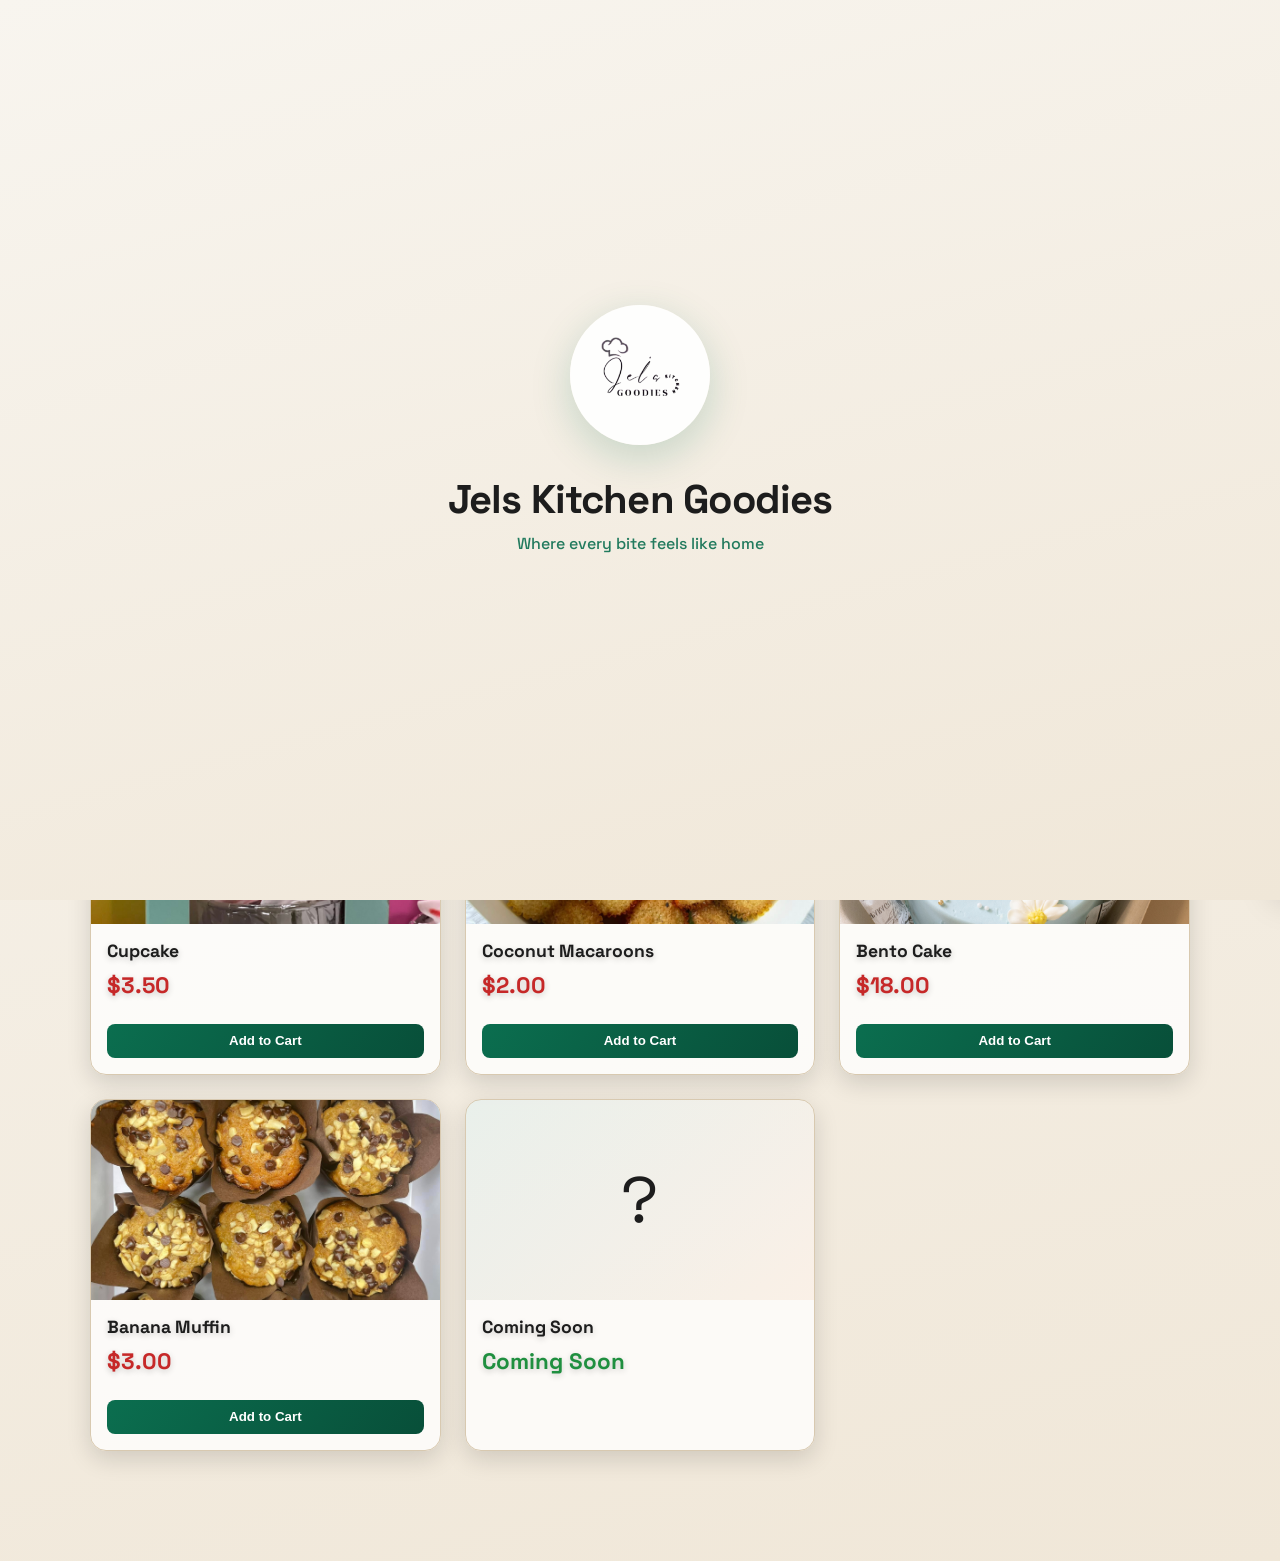
==== commit 568bfe52: "Additional" ====
--- a/index.html
+++ b/index.html
@@ -12,6 +12,20 @@
         <script src="js/app.js" defer></script>
     </head>
     <body>
+        <!-- Logo Intro Animation -->
+        <div class="logo-intro" id="logoIntro">
+            <div class="logo-intro-content">
+                <img src="assets/favicon.png" alt="Jels Kitchen Goodies" class="logo-intro-image">
+                <h1 class="logo-intro-title">Jels Kitchen Goodies</h1>
+                <p class="logo-intro-tagline">Where every bite feels like home</p>
+                <div class="logo-intro-loader">
+                    <div class="loader-dot"></div>
+                    <div class="loader-dot"></div>
+                    <div class="loader-dot"></div>
+                </div>
+            </div>
+        </div>
+
         <header class="top-nav">
             <a class="brand" href="#home" aria-label="Jels Kitchen Goodies Home">
                 <img src="assets/favicon.png" alt="Jels Kitchen Goodies logo">
@@ -25,7 +39,7 @@
                         <svg xmlns="http://www.w3.org/2000/svg" width="22" height="22" viewBox="0 0 24 24" fill="none" stroke="currentColor" stroke-width="2" stroke-linecap="round" stroke-linejoin="round"><circle cx="8" cy="21" r="1"/><circle cx="19" cy="21" r="1"/><path d="M2.05 2.05h2l2.66 12.42a2 2 0 0 0 2 1.58h9.78a2 2 0 0 0 1.95-1.57l1.65-7.43H5.12"/></svg>
                         <span class="cart-count" id="cartCount">0</span>
                     </button></li>
-                    <li><button class="admin-btn" id="adminBtn" aria-label="Owner Panel">
+                    <li><button class="admin-btn" id="adminBtn" aria-label="Owner Panel" onclick="openLoginModal()">
                         <svg xmlns="http://www.w3.org/2000/svg" width="20" height="20" viewBox="0 0 24 24" fill="none" stroke="currentColor" stroke-width="2" stroke-linecap="round" stroke-linejoin="round"><path d="M12.22 2h-.44a2 2 0 0 0-2 2v.18a2 2 0 0 1-1 1.73l-.43.25a2 2 0 0 1-2 0l-.15-.08a2 2 0 0 0-2.73.73l-.22.38a2 2 0 0 0 .73 2.73l.15.1a2 2 0 0 1 1 1.72v.51a2 2 0 0 1-1 1.74l-.15.09a2 2 0 0 0-.73 2.73l.22.38a2 2 0 0 0 2.73.73l.15-.08a2 2 0 0 1 2 0l.43.25a2 2 0 0 1 1 1.73V20a2 2 0 0 0 2 2h.44a2 2 0 0 0 2-2v-.18a2 2 0 0 1 1-1.73l.43-.25a2 2 0 0 1 2 0l.15.08a2 2 0 0 0 2.73-.73l.22-.39a2 2 0 0 0-.73-2.73l-.15-.08a2 2 0 0 1-1-1.74v-.5a2 2 0 0 1 1-1.74l.15-.09a2 2 0 0 0 .73-2.73l-.22-.38a2 2 0 0 0-2.73-.73l-.15.08a2 2 0 0 1-2 0l-.43-.25a2 2 0 0 1-1-1.73V4a2 2 0 0 0-2-2z"/><circle cx="12" cy="12" r="3"/></svg>
                     </button></li>
                 </ul>
--- a/css/style.css
+++ b/css/style.css
@@ -10,6 +10,108 @@
 
 * {
 	box-sizing: border-box;
+}
+
+/* Logo Intro Animation */
+.logo-intro {
+	position: fixed;
+	inset: 0;
+	background: linear-gradient(165deg, var(--bg-1), var(--bg-2));
+	display: flex;
+	align-items: center;
+	justify-content: center;
+	z-index: 9999;
+	transition: opacity 0.8s ease, visibility 0.8s ease;
+}
+
+.logo-intro.hidden {
+	opacity: 0;
+	visibility: hidden;
+}
+
+.logo-intro-content {
+	text-align: center;
+	animation: fadeInUp 1s ease forwards;
+}
+
+.logo-intro-image {
+	width: 140px;
+	height: 140px;
+	object-fit: contain;
+	border-radius: 50%;
+	background: rgba(255, 255, 255, 0.9);
+	padding: 16px;
+	box-shadow: 0 12px 40px rgba(11, 110, 79, 0.2);
+	animation: logoFloat 2s ease-in-out infinite;
+}
+
+.logo-intro-title {
+	font-size: clamp(1.8rem, 5vw, 2.5rem);
+	font-weight: 700;
+	margin: 1.5rem 0 0.5rem;
+	color: var(--ink);
+	letter-spacing: -0.02em;
+}
+
+.logo-intro-tagline {
+	font-size: 1rem;
+	color: var(--brand);
+	font-weight: 500;
+	margin: 0 0 2rem;
+	opacity: 0.9;
+}
+
+.logo-intro-loader {
+	display: flex;
+	justify-content: center;
+	gap: 8px;
+}
+
+.loader-dot {
+	width: 10px;
+	height: 10px;
+	background: var(--brand);
+	border-radius: 50%;
+	animation: loaderBounce 1.4s ease-in-out infinite both;
+}
+
+.loader-dot:nth-child(1) {
+	animation-delay: -0.32s;
+}
+
+.loader-dot:nth-child(2) {
+	animation-delay: -0.16s;
+}
+
+@keyframes fadeInUp {
+	from {
+		opacity: 0;
+		transform: translateY(30px);
+	}
+	to {
+		opacity: 1;
+		transform: translateY(0);
+	}
+}
+
+@keyframes logoFloat {
+	0%, 100% {
+		transform: translateY(0);
+	}
+	50% {
+		transform: translateY(-10px);
+	}
+}
+
+@keyframes loaderBounce {
+	0%, 80%, 100% {
+		transform: scale(0);
+		opacity: 0.5;
+	}
+	40% {
+		transform: scale(1);
+		opacity: 1;
+	}
 }
 
 html,
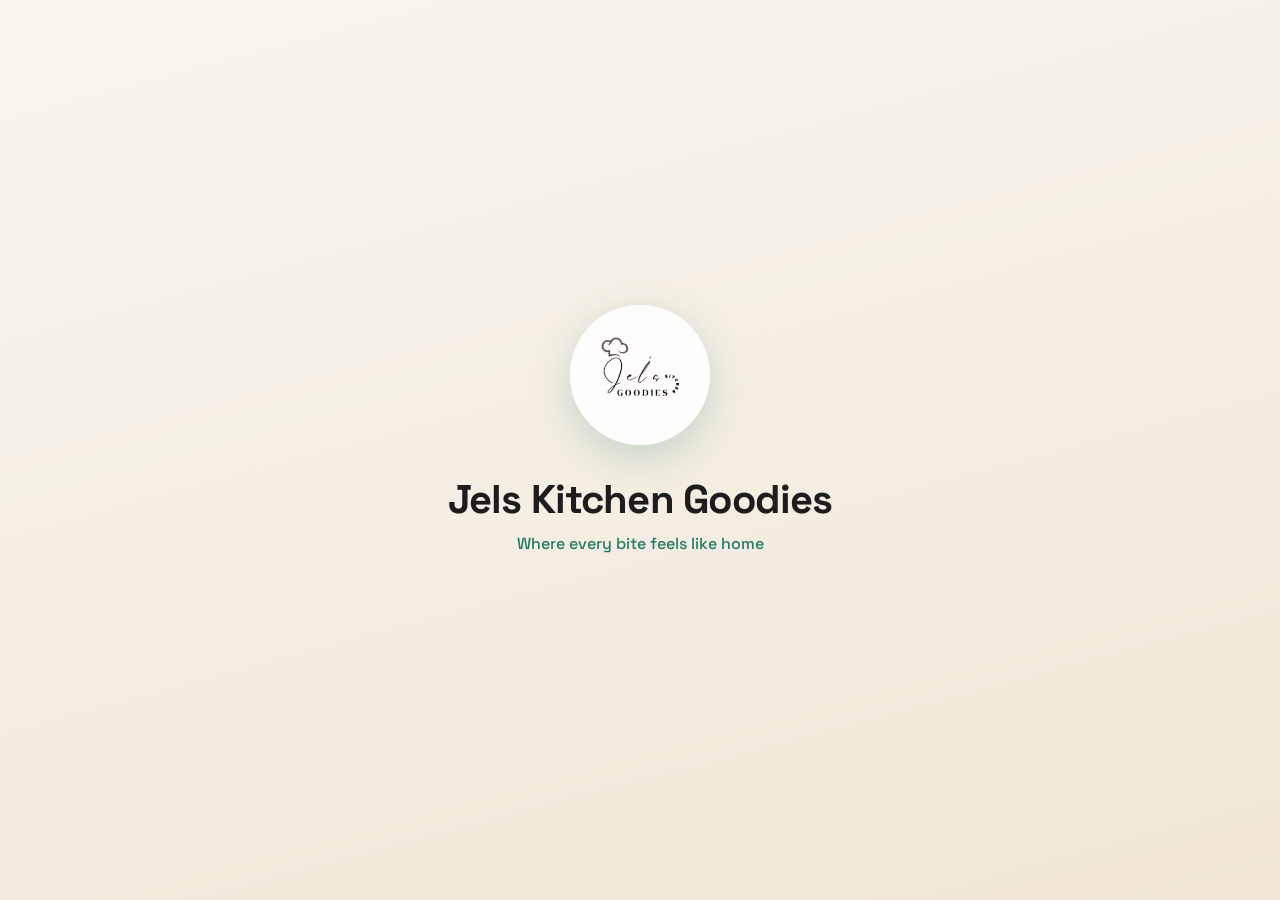
==== commit aae82a30: "ADD" ====
--- a/index.html
+++ b/index.html
@@ -32,96 +32,32 @@
             </a>
             <nav aria-label="Primary Navigation">
                 <ul class="nav-links">
-                    <li><a href="#home">Home</a></li>
-                    <li><a href="#about">About Us</a></li>
-                    <li><a href="#contact">Contact Us</a></li>
+                    <li><a href="index.html">Home</a></li>
+                    <li><a href="about.html">About Us</a></li>
+                    <li><a href="contact.html">Contact Us</a></li>
+                    <li><a href="products.html">Products</a></li>
                     <li><button class="cart-btn" id="cartBtn" aria-label="Shopping Cart">
                         <svg xmlns="http://www.w3.org/2000/svg" width="22" height="22" viewBox="0 0 24 24" fill="none" stroke="currentColor" stroke-width="2" stroke-linecap="round" stroke-linejoin="round"><circle cx="8" cy="21" r="1"/><circle cx="19" cy="21" r="1"/><path d="M2.05 2.05h2l2.66 12.42a2 2 0 0 0 2 1.58h9.78a2 2 0 0 0 1.95-1.57l1.65-7.43H5.12"/></svg>
                         <span class="cart-count" id="cartCount">0</span>
                     </button></li>
-                    <li><button class="admin-btn" id="adminBtn" aria-label="Owner Panel" onclick="openLoginModal()">
-                        <svg xmlns="http://www.w3.org/2000/svg" width="20" height="20" viewBox="0 0 24 24" fill="none" stroke="currentColor" stroke-width="2" stroke-linecap="round" stroke-linejoin="round"><path d="M12.22 2h-.44a2 2 0 0 0-2 2v.18a2 2 0 0 1-1 1.73l-.43.25a2 2 0 0 1-2 0l-.15-.08a2 2 0 0 0-2.73.73l-.22.38a2 2 0 0 0 .73 2.73l.15.1a2 2 0 0 1 1 1.72v.51a2 2 0 0 1-1 1.74l-.15.09a2 2 0 0 0-.73 2.73l.22.38a2 2 0 0 0 2.73.73l.15-.08a2 2 0 0 1 2 0l.43.25a2 2 0 0 1 1 1.73V20a2 2 0 0 0 2 2h.44a2 2 0 0 0 2-2v-.18a2 2 0 0 1 1-1.73l.43-.25a2 2 0 0 1 2 0l.15.08a2 2 0 0 0 2.73-.73l.22-.39a2 2 0 0 0-.73-2.73l-.15-.08a2 2 0 0 1-1-1.74v-.5a2 2 0 0 1 1-1.74l.15-.09a2 2 0 0 0 .73-2.73l-.22-.38a2 2 0 0 0-2.73-.73l-.15.08a2 2 0 0 1-2 0l-.43-.25a2 2 0 0 1-1-1.73V4a2 2 0 0 0-2-2z"/><circle cx="12" cy="12" r="3"/></svg>
-                    </button></li>
                 </ul>
             </nav>
         </header>
 
+        <!-- Floating Owner Button -->
+        <button class="floating-owner-btn" id="floatingOwnerBtn" aria-label="Owner Panel" onclick="openLoginModal()">
+            <svg xmlns="http://www.w3.org/2000/svg" width="24" height="24" viewBox="0 0 24 24" fill="none" stroke="currentColor" stroke-width="2" stroke-linecap="round" stroke-linejoin="round"><path d="M12.22 2h-.44a2 2 0 0 0-2 2v.18a2 2 0 0 1-1 1.73l-.43.25a2 2 0 0 1-2 0l-.15-.08a2 2 0 0 0-2.73.73l-.22.38a2 2 0 0 0 .73 2.73l.15.1a2 2 0 0 1 1 1.72v.51a2 2 0 0 1-1 1.74l-.15.09a2 2 0 0 0-.73 2.73l.22.38a2 2 0 0 0 2.73.73l.15-.08a2 2 0 0 1 2 0l.43.25a2 2 0 0 1 1 1.73V20a2 2 0 0 0 2 2h.44a2 2 0 0 0 2-2v-.18a2 2 0 0 1 1-1.73l.43-.25a2 2 0 0 1 2 0l.15.08a2 2 0 0 0 2.73-.73l.22-.39a2 2 0 0 0-.73-2.73l-.15-.08a2 2 0 0 1-1-1.74v-.5a2 2 0 0 1 1-1.74l.15-.09a2 2 0 0 0 .73-2.73l-.22-.38a2 2 0 0 0-2.73-.73l-.15.08a2 2 0 0 1-2 0l-.43-.25a2 2 0 0 1-1-1.73V4a2 2 0 0 0-2-2z"/><circle cx="12" cy="12" r="3"/></svg>
+        </button>
+
         <main class="main-display" id="home">
             <section class="hero-card">
-                <p class="eyebrow">Homebaker Since I 2012</p>
-                <h1>“Where every bite feels like home.”</h1>
-            </section>
-
-            <section class="cards-grid">
-                <div class="product-card" data-name="Revel Bars" data-price="4.50">
-                    <div class="product-image">
-                        <img src="assets/revel-bar.jpg" alt="Revel Bar">
-                    </div>
-                    <h3>Revel Bars</h3>
-                   <p class="price out-of-stock">Out of Stock</p>
-                   <button class="add-to-cart-btn" data-name="Revel Bars" data-price="4.50">Add to Cart</button>
-                </div>
-
-                <div class="product-card" data-name="Banana Loaf" data-price="12.00">
-                    <div class="product-image">
-                        <img src="assets/bananaloaf.jpg" alt="Banana Loaf">
-                    </div>
-                    <h3>Banana Loaf</h3>
-                    <p class="price out-of-stock">Out of Stock</p>
-                    <button class="add-to-cart-btn" data-name="Banana Loaf" data-price="12.00">Add to Cart</button>
-                </div>
-
-                <div class="product-card" data-name="Cake" data-price="35.00">
-                    <div class="product-image">
-                        <img src="assets/cake.jpg" alt="Cake">
-                    </div>
-                    <h3>Cake</h3>
-                    <p class="price out-of-stock">Out of Stock</p>
-                    <button class="add-to-cart-btn" data-name="Cake" data-price="35.00">Add to Cart</button>
-                </div>
-
-                <div class="product-card" data-name="Cupcake" data-price="3.50">
-                    <div class="product-image">
-                        <img src="assets/cupcake.jpg" alt="Cupcake">
-                    </div>
-                    <h3>Cupcake</h3>
-                    <p class="price out-of-stock">Out of Stock</p>
-                    <button class="add-to-cart-btn" data-name="Cupcake" data-price="3.50">Add to Cart</button>
-                </div>
-
-                <div class="product-card" data-name="Coconut Macaroons" data-price="2.00">
-                    <div class="product-image">
-                        <img src="assets/macaroons.jpg" alt="Coconut Macaroons">
-                    </div>
-                    <h3>Coconut Macaroons</h3>
-                    <p class="price out-of-stock">Out of Stock</p>
-                    <button class="add-to-cart-btn" data-name="Coconut Macaroons" data-price="2.00">Add to Cart</button>
-                </div>
-
-                <div class="product-card" data-name="Bento Cake" data-price="18.00">
-                    <div class="product-image">
-                        <img src="assets/bento-cake.jpg" alt="Bento Cake">
-                    </div>
-                    <h3>Bento Cake</h3>
-                    <p class="price out-of-stock">Out of Stock</p>
-                    <button class="add-to-cart-btn" data-name="Bento Cake" data-price="18.00">Add to Cart</button>
-                </div>
-
-                <div class="product-card" data-name="Banana Muffin" data-price="3.00">
-                    <div class="product-image">
-                        <img src="assets/banana-muffin.jpg" alt="Banana Muffin">
-                    </div>
-                    <h3>Banana Muffin</h3>
-                    <p class="price out-of-stock">Out of Stock</p>
-                    <button class="add-to-cart-btn" data-name="Banana Muffin" data-price="3.00">Add to Cart</button>
-                </div>
-
-                <div class="product-card" data-name="Coming Soon" data-price="0">
-                    <div class="product-image">?</div>
-                    <h3>Coming Soon</h3>
-                    <p class="price">Coming Soon</p>
-                </div>
-
+                <p class="eyebrow">Homebaker Since 2012</p>
+                <h1>Where Every Bite Feels Like Home</h1>
+                <p class="hero-subtitle">Handcrafted baked goods made fresh daily with love</p>
+                <div class="hero-cta">
+                    <a href="products.html" class="cta-button primary">View Our Products</a>
+                    <a href="about.html" class="cta-button secondary">Our Story</a>
+                </div>
             </section>
         </main>
 
@@ -388,4 +324,4 @@
             </div>
         </div>
     </body>
-</html>
+</html>
--- a/css/style.css
+++ b/css/style.css
@@ -112,6 +112,35 @@
 		transform: scale(1);
 		opacity: 1;
 	}
+}
+
+/* Floating Owner Button */
+.floating-owner-btn {
+	position: fixed;
+	bottom: 90px;
+	right: 20px;
+	width: 56px;
+	height: 56px;
+	background: linear-gradient(135deg, var(--brand), var(--brand-deep));
+	border: none;
+	border-radius: 50%;
+	box-shadow: 0 6px 20px rgba(11, 110, 79, 0.4);
+	cursor: pointer;
+	display: flex;
+	align-items: center;
+	justify-content: center;
+	color: white;
+	transition: transform 200ms ease, box-shadow 200ms ease;
+	z-index: 50;
+}
+
+.floating-owner-btn:hover {
+	transform: scale(1.1);
+	box-shadow: 0 8px 28px rgba(11, 110, 79, 0.5);
+}
+
+.floating-owner-btn:active {
+	transform: scale(0.95);
 }
 
 html,
@@ -372,6 +401,14 @@
 		flex-wrap: wrap;
 		padding: 0.6rem;
 		gap: 0.45rem;
+	}
+
+	/* Floating button adjusted for mobile */
+	.floating-owner-btn {
+		bottom: 110px;
+		right: 16px;
+		width: 50px;
+		height: 50px;
 	}
 }
 
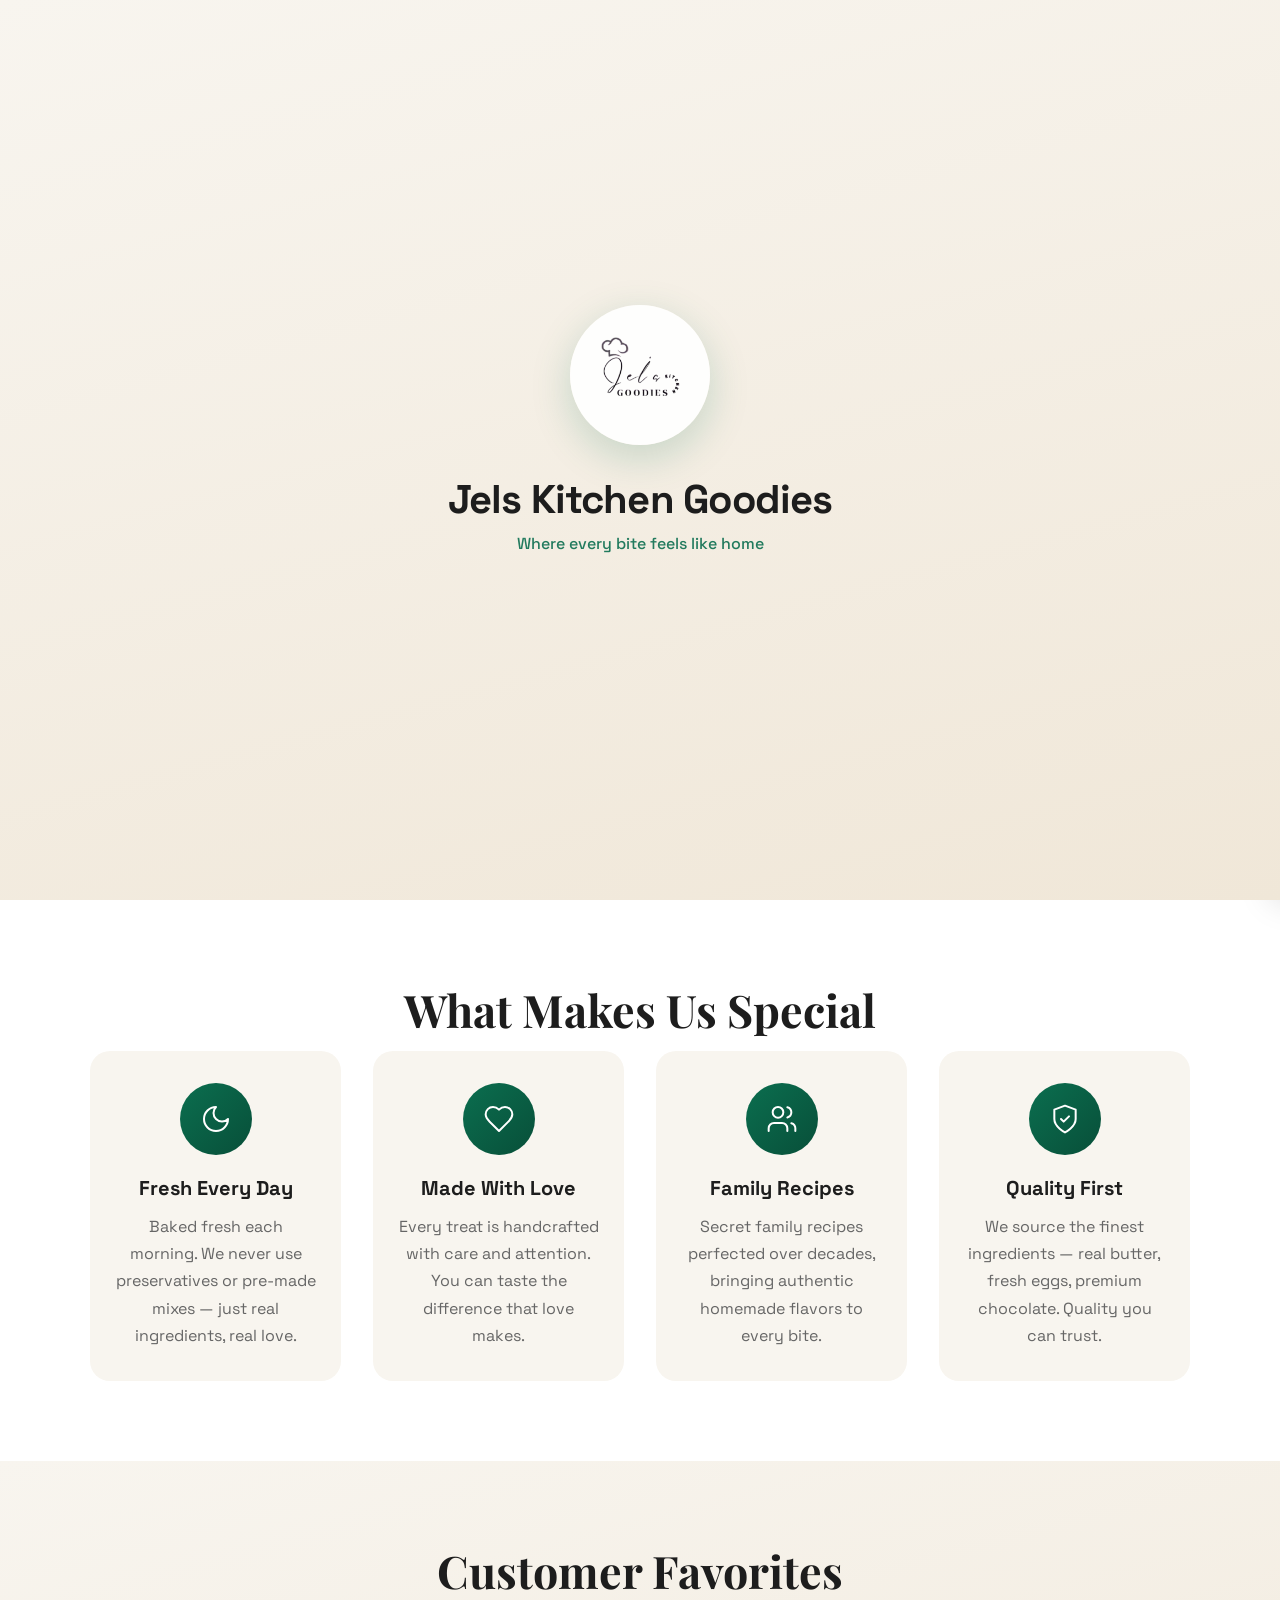
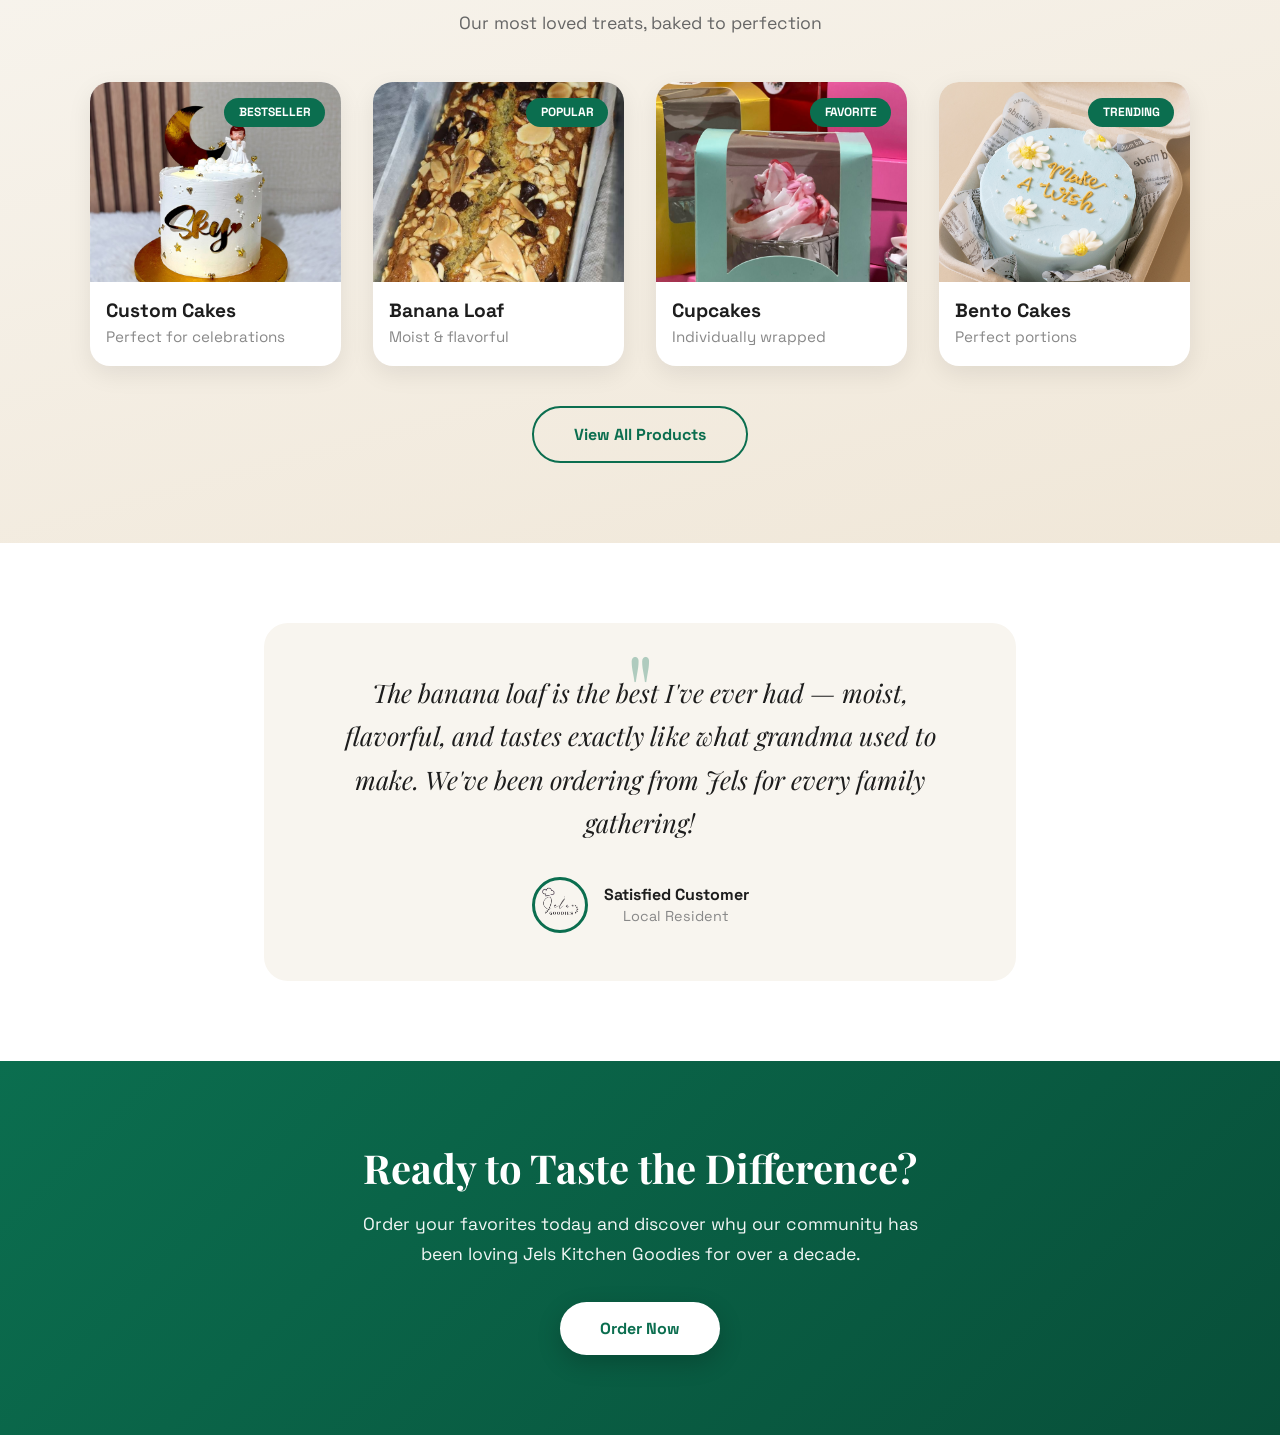
==== commit 2bd494e3: "Add" ====
--- a/index.html
+++ b/index.html
@@ -7,7 +7,7 @@
         <link rel="icon" type="image/jpeg" href="assets/favicon.png">
         <link rel="preconnect" href="https://fonts.googleapis.com">
         <link rel="preconnect" href="https://fonts.gstatic.com" crossorigin>
-        <link href="https://fonts.googleapis.com/css2?family=Space+Grotesk:wght@400;500;700&display=swap" rel="stylesheet">
+        <link href="https://fonts.googleapis.com/css2?family=Space+Grotesk:wght@400;500;700&family=Playfair+Display:ital,wght@0,600;1,500&display=swap" rel="stylesheet">
         <link rel="stylesheet" href="css/style.css">
         <script src="js/app.js" defer></script>
     </head>
@@ -27,7 +27,7 @@
         </div>
 
         <header class="top-nav">
-            <a class="brand" href="#home" aria-label="Jels Kitchen Goodies Home">
+            <a class="brand" href="index.html" aria-label="Jels Kitchen Goodies Home">
                 <img src="assets/favicon.png" alt="Jels Kitchen Goodies logo">
             </a>
             <nav aria-label="Primary Navigation">
@@ -49,14 +49,136 @@
             <svg xmlns="http://www.w3.org/2000/svg" width="24" height="24" viewBox="0 0 24 24" fill="none" stroke="currentColor" stroke-width="2" stroke-linecap="round" stroke-linejoin="round"><path d="M12.22 2h-.44a2 2 0 0 0-2 2v.18a2 2 0 0 1-1 1.73l-.43.25a2 2 0 0 1-2 0l-.15-.08a2 2 0 0 0-2.73.73l-.22.38a2 2 0 0 0 .73 2.73l.15.1a2 2 0 0 1 1 1.72v.51a2 2 0 0 1-1 1.74l-.15.09a2 2 0 0 0-.73 2.73l.22.38a2 2 0 0 0 2.73.73l.15-.08a2 2 0 0 1 2 0l.43.25a2 2 0 0 1 1 1.73V20a2 2 0 0 0 2 2h.44a2 2 0 0 0 2-2v-.18a2 2 0 0 1 1-1.73l.43-.25a2 2 0 0 1 2 0l.15.08a2 2 0 0 0 2.73-.73l.22-.39a2 2 0 0 0-.73-2.73l-.15-.08a2 2 0 0 1-1-1.74v-.5a2 2 0 0 1 1-1.74l.15-.09a2 2 0 0 0 .73-2.73l-.22-.38a2 2 0 0 0-2.73-.73l-.15.08a2 2 0 0 1-2 0l-.43-.25a2 2 0 0 1-1-1.73V4a2 2 0 0 0-2-2z"/><circle cx="12" cy="12" r="3"/></svg>
         </button>
 
-        <main class="main-display" id="home">
-            <section class="hero-card">
-                <p class="eyebrow">Homebaker Since 2012</p>
-                <h1>Where Every Bite Feels Like Home</h1>
-                <p class="hero-subtitle">Handcrafted baked goods made fresh daily with love</p>
-                <div class="hero-cta">
-                    <a href="products.html" class="cta-button primary">View Our Products</a>
-                    <a href="about.html" class="cta-button secondary">Our Story</a>
+        <main>
+            <!-- Hero Section -->
+            <section class="hero-section">
+                <div class="hero-content">
+                    <img src="assets/favicon.png" alt="Jels Kitchen Goodies" class="hero-logo">
+                    <p class="hero-eyebrow">Homebaker Since 2012</p>
+                    <h1 class="hero-title">Where Every Bite<br><em>Feels Like Home</em></h1>
+                    <p class="hero-subtitle">Handcrafted baked goods made fresh daily with love, using recipes passed down through generations.</p>
+                    <div class="hero-actions">
+                        <a href="products.html" class="btn-primary">
+                            <span>Explore Our Treats</span>
+                            <svg xmlns="http://www.w3.org/2000/svg" width="20" height="20" viewBox="0 0 24 24" fill="none" stroke="currentColor" stroke-width="2" stroke-linecap="round" stroke-linejoin="round"><path d="M5 12h14"/><path d="m12 5 7 7-7 7"/></svg>
+                        </a>
+                        <a href="about.html" class="btn-secondary">Our Story</a>
+                    </div>
+                </div>
+                <div class="hero-decoration">
+                    <div class="deco-circle deco-1"></div>
+                    <div class="deco-circle deco-2"></div>
+                    <div class="deco-circle deco-3"></div>
+                </div>
+            </section>
+
+            <!-- Why Choose Us -->
+            <section class="features-section">
+                <div class="container">
+                    <h2 class="section-title">What Makes Us Special</h2>
+                    <div class="features-grid">
+                        <div class="feature-card">
+                            <div class="feature-icon">
+                                <svg xmlns="http://www.w3.org/2000/svg" width="32" height="32" viewBox="0 0 24 24" fill="none" stroke="currentColor" stroke-width="1.5" stroke-linecap="round" stroke-linejoin="round"><path d="M12 3a6 6 0 0 0 9 9 9 9 0 1 1-9-9Z"/></svg>
+                            </div>
+                            <h3>Fresh Every Day</h3>
+                            <p>Baked fresh each morning. We never use preservatives or pre-made mixes — just real ingredients, real love.</p>
+                        </div>
+                        <div class="feature-card">
+                            <div class="feature-icon">
+                                <svg xmlns="http://www.w3.org/2000/svg" width="32" height="32" viewBox="0 0 24 24" fill="none" stroke="currentColor" stroke-width="1.5" stroke-linecap="round" stroke-linejoin="round"><path d="M19 14c1.49-1.46 3-3.21 3-5.5A5.5 5.5 0 0 0 16.5 3c-1.76 0-3 .5-4.5 2-1.5-1.5-2.74-2-4.5-2A5.5 5.5 0 0 0 2 8.5c0 2.3 1.5 4.05 3 5.5l7 7Z"/></svg>
+                            </div>
+                            <h3>Made With Love</h3>
+                            <p>Every treat is handcrafted with care and attention. You can taste the difference that love makes.</p>
+                        </div>
+                        <div class="feature-card">
+                            <div class="feature-icon">
+                                <svg xmlns="http://www.w3.org/2000/svg" width="32" height="32" viewBox="0 0 24 24" fill="none" stroke="currentColor" stroke-width="1.5" stroke-linecap="round" stroke-linejoin="round"><path d="M16 21v-2a4 4 0 0 0-4-4H6a4 4 0 0 0-4 4v2"/><circle cx="9" cy="7" r="4"/><path d="M22 21v-2a4 4 0 0 0-3-3.87"/><path d="M16 3.13a4 4 0 0 1 0 7.75"/></svg>
+                            </div>
+                            <h3>Family Recipes</h3>
+                            <p>Secret family recipes perfected over decades, bringing authentic homemade flavors to every bite.</p>
+                        </div>
+                        <div class="feature-card">
+                            <div class="feature-icon">
+                                <svg xmlns="http://www.w3.org/2000/svg" width="32" height="32" viewBox="0 0 24 24" fill="none" stroke="currentColor" stroke-width="1.5" stroke-linecap="round" stroke-linejoin="round"><path d="M12 22s8-4 8-10V5l-8-3-8 3v7c0 6 8 10 8 10"/><path d="m9 12 2 2 4-4"/></svg>
+                            </div>
+                            <h3>Quality First</h3>
+                            <p>We source the finest ingredients — real butter, fresh eggs, premium chocolate. Quality you can trust.</p>
+                        </div>
+                    </div>
+                </div>
+            </section>
+
+            <!-- Featured Products -->
+            <section class="featured-section">
+                <div class="container">
+                    <h2 class="section-title">Customer Favorites</h2>
+                    <p class="section-subtitle">Our most loved treats, baked to perfection</p>
+                    <div class="featured-grid">
+                        <div class="featured-item">
+                            <div class="featured-image">
+                                <img src="assets/cake.jpg" alt="Custom Cakes">
+                            </div>
+                            <span class="featured-tag">Bestseller</span>
+                            <h3>Custom Cakes</h3>
+                            <p>Perfect for celebrations</p>
+                        </div>
+                        <div class="featured-item">
+                            <div class="featured-image">
+                                <img src="assets/bananaloaf.jpg" alt="Banana Loaf">
+                            </div>
+                            <span class="featured-tag">Popular</span>
+                            <h3>Banana Loaf</h3>
+                            <p>Moist & flavorful</p>
+                        </div>
+                        <div class="featured-item">
+                            <div class="featured-image">
+                                <img src="assets/cupcake.jpg" alt="Cupcakes">
+                            </div>
+                            <span class="featured-tag">Favorite</span>
+                            <h3>Cupcakes</h3>
+                            <p>Individually wrapped</p>
+                        </div>
+                        <div class="featured-item">
+                            <div class="featured-image">
+                                <img src="assets/bento-cake.jpg" alt="Bento Cakes">
+                            </div>
+                            <span class="featured-tag">Trending</span>
+                            <h3>Bento Cakes</h3>
+                            <p>Perfect portions</p>
+                        </div>
+                    </div>
+                    <a href="products.html" class="view-all-btn">View All Products</a>
+                </div>
+            </section>
+
+            <!-- Testimonial Section -->
+            <section class="testimonial-section">
+                <div class="container-narrow">
+                    <div class="testimonial-card">
+                        <div class="testimonial-quote">"</div>
+                        <blockquote>
+                            The banana loaf is the best I've ever had — moist, flavorful, and tastes exactly like what grandma used to make. We've been ordering from Jels for every family gathering!
+                        </blockquote>
+                        <div class="testimonial-author">
+                            <img src="assets/favicon.png" alt="Happy Customer" class="testimonial-avatar">
+                            <div>
+                                <strong>Satisfied Customer</strong>
+                                <span>Local Resident</span>
+                            </div>
+                        </div>
+                    </div>
+                </div>
+            </section>
+
+            <!-- CTA Section -->
+            <section class="cta-section">
+                <div class="container">
+                    <div class="cta-content">
+                        <h2>Ready to Taste the Difference?</h2>
+                        <p>Order your favorites today and discover why our community has been loving Jels Kitchen Goodies for over a decade.</p>
+                        <a href="products.html" class="btn-cta">Order Now</a>
+                    </div>
                 </div>
             </section>
         </main>
--- a/css/style.css
+++ b/css/style.css
@@ -217,7 +217,492 @@
 	color: #ffffff;
 }
 
-.main-display {
+/* ============================================
+   LANDING PAGE STYLES
+   ============================================ */
+
+.container {
+	width: min(1200px, 100%);
+	margin: 0 auto;
+	padding: 0 1.5rem;
+}
+
+.container-narrow {
+	width: min(800px, 100%);
+	margin: 0 auto;
+	padding: 0 1.5rem;
+}
+
+/* Hero Section */
+.hero-section {
+	position: relative;
+	min-height: 100vh;
+	display: flex;
+	align-items: center;
+	justify-content: center;
+	padding: 6rem 1.5rem 4rem;
+	text-align: center;
+	overflow: hidden;
+	background: linear-gradient(165deg, var(--bg-1) 0%, var(--bg-2) 100%);
+}
+
+.hero-content {
+	position: relative;
+	z-index: 2;
+	max-width: 700px;
+}
+
+.hero-logo {
+	width: 120px;
+	height: 120px;
+	object-fit: contain;
+	border-radius: 50%;
+	background: rgba(255, 255, 255, 0.9);
+	padding: 12px;
+	box-shadow: 0 8px 32px rgba(11, 110, 79, 0.15);
+	margin-bottom: 1.5rem;
+	animation: heroLogoEntry 0.8s ease-out;
+}
+
+.hero-eyebrow {
+	font-size: 0.85rem;
+	text-transform: uppercase;
+	letter-spacing: 0.2em;
+	color: var(--brand);
+	font-weight: 700;
+	margin: 0 0 1rem;
+	animation: fadeInUp 0.8s ease-out 0.2s both;
+}
+
+.hero-title {
+	font-family: 'Playfair Display', Georgia, serif;
+	font-size: clamp(2.5rem, 7vw, 4.5rem);
+	font-weight: 600;
+	color: var(--ink);
+	line-height: 1.15;
+	margin: 0 0 1.5rem;
+	animation: fadeInUp 0.8s ease-out 0.4s both;
+}
+
+.hero-title em {
+	color: var(--brand);
+	font-style: italic;
+}
+
+.hero-subtitle {
+	font-size: clamp(1rem, 2vw, 1.25rem);
+	color: #666;
+	line-height: 1.7;
+	max-width: 540px;
+	margin: 0 auto 2rem;
+	animation: fadeInUp 0.8s ease-out 0.6s both;
+}
+
+.hero-actions {
+	display: flex;
+	gap: 1rem;
+	justify-content: center;
+	flex-wrap: wrap;
+	animation: fadeInUp 0.8s ease-out 0.8s both;
+}
+
+.btn-primary {
+	display: inline-flex;
+	align-items: center;
+	gap: 0.5rem;
+	padding: 1rem 2rem;
+	background: linear-gradient(135deg, var(--brand), var(--brand-deep));
+	color: #fff;
+	text-decoration: none;
+	font-weight: 700;
+	border-radius: 50px;
+	box-shadow: 0 8px 24px rgba(11, 110, 79, 0.35);
+	transition: transform 0.3s ease, box-shadow 0.3s ease;
+}
+
+.btn-primary:hover {
+	transform: translateY(-3px);
+	box-shadow: 0 12px 32px rgba(11, 110, 79, 0.45);
+}
+
+.btn-primary svg {
+	transition: transform 0.3s ease;
+}
+
+.btn-primary:hover svg {
+	transform: translateX(4px);
+}
+
+.btn-secondary {
+	display: inline-flex;
+	align-items: center;
+	gap: 0.5rem;
+	padding: 1rem 2rem;
+	background: transparent;
+	color: var(--brand);
+	text-decoration: none;
+	font-weight: 700;
+	border: 2px solid var(--brand);
+	border-radius: 50px;
+	transition: all 0.3s ease;
+}
+
+.btn-secondary:hover {
+	background: var(--brand);
+	color: #fff;
+	transform: translateY(-2px);
+}
+
+/* Hero Decorations */
+.hero-decoration {
+	position: absolute;
+	inset: 0;
+	pointer-events: none;
+	overflow: hidden;
+}
+
+.deco-circle {
+	position: absolute;
+	border-radius: 50%;
+	background: linear-gradient(135deg, rgba(11, 110, 79, 0.08), rgba(227, 124, 37, 0.05));
+}
+
+.deco-1 {
+	width: 400px;
+	height: 400px;
+	top: -100px;
+	right: -100px;
+	animation: float 6s ease-in-out infinite;
+}
+
+.deco-2 {
+	width: 300px;
+	height: 300px;
+	bottom: -50px;
+	left: -80px;
+	animation: float 8s ease-in-out infinite reverse;
+}
+
+.deco-3 {
+	width: 200px;
+	height: 200px;
+	top: 50%;
+	left: 10%;
+	animation: float 5s ease-in-out infinite 1s;
+}
+
+/* Features Section */
+.features-section {
+	padding: 5rem 1.5rem;
+	background: #fff;
+}
+
+.section-title {
+	font-family: 'Playfair Display', Georgia, serif;
+	font-size: clamp(2rem, 4vw, 2.8rem);
+	text-align: center;
+	color: var(--ink);
+	margin: 0 0 0.75rem;
+}
+
+.section-subtitle {
+	text-align: center;
+	color: #666;
+	font-size: 1.1rem;
+	margin: 0 0 3rem;
+}
+
+.features-grid {
+	display: grid;
+	grid-template-columns: repeat(auto-fit, minmax(250px, 1fr));
+	gap: 2rem;
+	max-width: 1100px;
+	margin: 0 auto;
+}
+
+.feature-card {
+	text-align: center;
+	padding: 2rem 1.5rem;
+	border-radius: 20px;
+	background: var(--bg-1);
+	transition: transform 0.3s ease, box-shadow 0.3s ease;
+}
+
+.feature-card:hover {
+	transform: translateY(-8px);
+	box-shadow: 0 20px 40px rgba(0, 0, 0, 0.08);
+}
+
+.feature-icon {
+	width: 72px;
+	height: 72px;
+	margin: 0 auto 1.25rem;
+	display: flex;
+	align-items: center;
+	justify-content: center;
+	background: linear-gradient(135deg, var(--brand), var(--brand-deep));
+	border-radius: 50%;
+	color: #fff;
+}
+
+.feature-card h3 {
+	font-size: 1.25rem;
+	color: var(--ink);
+	margin: 0 0 0.75rem;
+}
+
+.feature-card p {
+	color: #666;
+	line-height: 1.7;
+	margin: 0;
+}
+
+/* Featured Products */
+.featured-section {
+	padding: 5rem 1.5rem;
+	background: linear-gradient(165deg, var(--bg-1), var(--bg-2));
+}
+
+.featured-grid {
+	display: grid;
+	grid-template-columns: repeat(auto-fit, minmax(240px, 1fr));
+	gap: 2rem;
+	max-width: 1100px;
+	margin: 0 auto 2.5rem;
+}
+
+.featured-item {
+	position: relative;
+	background: #fff;
+	border-radius: 20px;
+	overflow: hidden;
+	box-shadow: 0 8px 24px rgba(0, 0, 0, 0.08);
+	transition: transform 0.3s ease, box-shadow 0.3s ease;
+}
+
+.featured-item:hover {
+	transform: translateY(-8px);
+	box-shadow: 0 20px 40px rgba(0, 0, 0, 0.12);
+}
+
+.featured-image {
+	height: 200px;
+	overflow: hidden;
+}
+
+.featured-image img {
+	width: 100%;
+	height: 100%;
+	object-fit: cover;
+	transition: transform 0.5s ease;
+}
+
+.featured-item:hover .featured-image img {
+	transform: scale(1.08);
+}
+
+.featured-tag {
+	position: absolute;
+	top: 1rem;
+	right: 1rem;
+	padding: 0.4rem 0.9rem;
+	background: var(--brand);
+	color: #fff;
+	font-size: 0.75rem;
+	font-weight: 700;
+	text-transform: uppercase;
+	border-radius: 20px;
+}
+
+.featured-item h3 {
+	font-size: 1.2rem;
+	color: var(--ink);
+	margin: 1rem 1rem 0.25rem;
+}
+
+.featured-item p {
+	color: #888;
+	font-size: 0.95rem;
+	margin: 0 1rem 1.25rem;
+}
+
+.view-all-btn {
+	display: block;
+	width: fit-content;
+	margin: 0 auto;
+	padding: 1rem 2.5rem;
+	background: transparent;
+	color: var(--brand);
+	border: 2px solid var(--brand);
+	text-decoration: none;
+	font-weight: 700;
+	border-radius: 50px;
+	transition: all 0.3s ease;
+}
+
+.view-all-btn:hover {
+	background: var(--brand);
+	color: #fff;
+	transform: translateY(-2px);
+}
+
+/* Testimonial Section */
+.testimonial-section {
+	padding: 5rem 1.5rem;
+	background: #fff;
+}
+
+.testimonial-card {
+	position: relative;
+	background: var(--bg-1);
+	border-radius: 24px;
+	padding: 3rem 2rem;
+	text-align: center;
+}
+
+.testimonial-quote {
+	font-family: 'Playfair Display', Georgia, serif;
+	font-size: 6rem;
+	line-height: 1;
+	color: var(--brand);
+	opacity: 0.3;
+	position: absolute;
+	top: 1rem;
+	left: 50%;
+	transform: translateX(-50%);
+}
+
+.testimonial-card blockquote {
+	font-family: 'Playfair Display', Georgia, serif;
+	font-size: clamp(1.2rem, 2.5vw, 1.6rem);
+	font-style: italic;
+	color: var(--ink);
+	line-height: 1.7;
+	max-width: 600px;
+	margin: 0 auto 2rem;
+	position: relative;
+	z-index: 1;
+}
+
+.testimonial-author {
+	display: flex;
+	align-items: center;
+	justify-content: center;
+	gap: 1rem;
+}
+
+.testimonial-avatar {
+	width: 56px;
+	height: 56px;
+	border-radius: 50%;
+	object-fit: cover;
+	border: 3px solid var(--brand);
+}
+
+.testimonial-author strong {
+	display: block;
+	color: var(--ink);
+	font-size: 1rem;
+}
+
+.testimonial-author span {
+	color: #888;
+	font-size: 0.9rem;
+}
+
+/* CTA Section */
+.cta-section {
+	padding: 5rem 1.5rem;
+	background: linear-gradient(135deg, var(--brand), var(--brand-deep));
+	color: #fff;
+	text-align: center;
+}
+
+.cta-content {
+	max-width: 600px;
+	margin: 0 auto;
+}
+
+.cta-section h2 {
+	font-family: 'Playfair Display', Georgia, serif;
+	font-size: clamp(1.8rem, 4vw, 2.5rem);
+	margin: 0 0 1rem;
+}
+
+.cta-section p {
+	font-size: 1.1rem;
+	opacity: 0.95;
+	line-height: 1.7;
+	margin: 0 0 2rem;
+}
+
+.btn-cta {
+	display: inline-flex;
+	padding: 1rem 2.5rem;
+	background: #fff;
+	color: var(--brand);
+	text-decoration: none;
+	font-weight: 700;
+	border-radius: 50px;
+	box-shadow: 0 8px 24px rgba(0, 0, 0, 0.2);
+	transition: transform 0.3s ease, box-shadow 0.3s ease;
+}
+
+.btn-cta:hover {
+	transform: translateY(-3px);
+	box-shadow: 0 12px 32px rgba(0, 0, 0, 0.3);
+}
+
+/* ============================================
+   ANIMATIONS
+   ============================================ */
+
+@keyframes fadeInUp {
+	from {
+		opacity: 0;
+		transform: translateY(30px);
+	}
+	to {
+		opacity: 1;
+		transform: translateY(0);
+	}
+}
+
+@keyframes heroLogoEntry {
+	from {
+		opacity: 0;
+		transform: scale(0.8);
+	}
+	to {
+		opacity: 1;
+		transform: scale(1);
+	}
+}
+
+@keyframes float {
+	0%, 100% {
+		transform: translateY(0) rotate(0deg);
+	}
+	50% {
+		transform: translateY(-20px) rotate(5deg);
+	}
+}
+
+@keyframes logoFloat {
+	0%, 100% {
+		transform: translateY(0);
+	}
+	50% {
+		transform: translateY(-8px);
+	}
+}
+
+/* ============================================
+   PRODUCTS PAGE (minimal change - kept for consistency)
+   ============================================ */
+
+/* Products Page */
+.products-display {
 	flex: 1;
 	display: flex;
 	flex-direction: column;
@@ -226,53 +711,21 @@
 	gap: 2rem;
 }
 
-.hero-card {
-	width: min(720px, 100%);
-	background:
-		linear-gradient(rgba(0, 0, 0, 0.45), rgba(0, 0, 0, 0.45)),
-		url("../assets/bg.png") center / cover no-repeat;
-	border: 1px solid var(--line);
-	border-radius: 18px;
-	padding: 2rem;
-	box-shadow: 0 14px 38px rgba(29, 29, 29, 0.1);
-	color: #ffffff;
-}
-
-.eyebrow {
-	text-transform: uppercase;
-	letter-spacing: 0.14em;
-	font-size: 0.75rem;
-	color: #f8e7bf;
-	margin: 0 0 0.7rem;
-	font-weight: 700;
-}
-
-.hero-card h1 {
-	margin: 0 0 0.9rem;
-	line-height: 1.15;
-	font-size: clamp(1.7rem, 3.4vw, 2.6rem);
-}
-
-.hero-card p {
+.products-header {
+	text-align: center;
+	width: min(600px, 100%);
+}
+
+.products-header h1 {
+	font-size: clamp(2rem, 5vw, 3rem);
+	color: var(--ink);
+	margin: 0 0 0.5rem;
+}
+
+.products-header p {
+	font-size: 1.1rem;
+	color: var(--brand);
 	margin: 0;
-	line-height: 1.55;
-}
-
-.cta {
-	display: inline-block;
-	margin-top: 1.25rem;
-	text-decoration: none;
-	color: #ffffff;
-	background: linear-gradient(125deg, var(--brand), var(--brand-deep));
-	border-radius: 12px;
-	padding: 0.7rem 1.15rem;
-	font-weight: 700;
-	transition: transform 180ms ease, box-shadow 180ms ease;
-}
-
-.cta:hover {
-	transform: translateY(-1px);
-	box-shadow: 0 8px 22px rgba(11, 110, 79, 0.3);
 }
 
 .cards-grid {
@@ -383,17 +836,12 @@
 		gap: 0.5rem;
 	}
 
-	.main-display {
+	.products-display {
 		padding-top: 130px;
-		gap: 1.5rem;
 	}
 
 	.cards-grid {
 		grid-template-columns: 1fr;
-	}
-
-	.hero-card {
-		padding: 1.4rem;
 	}
 
 	.social-nav {
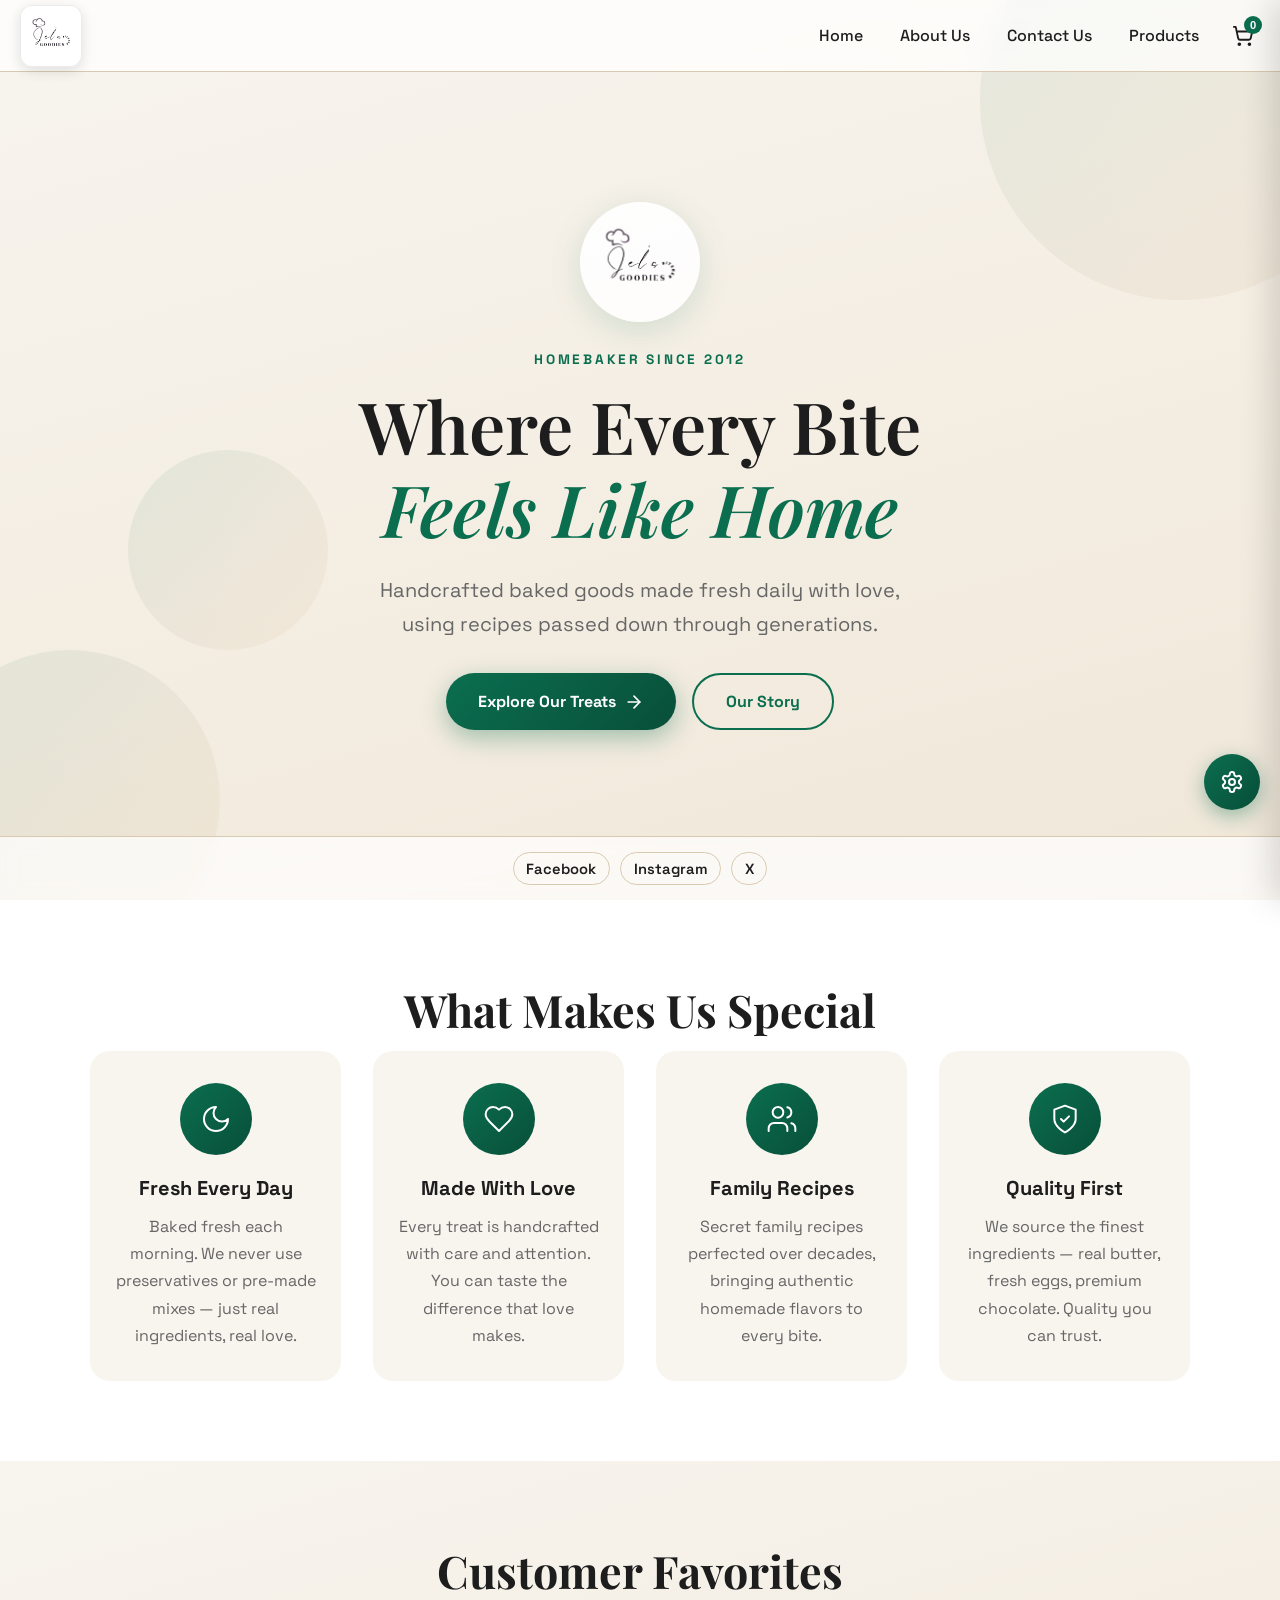
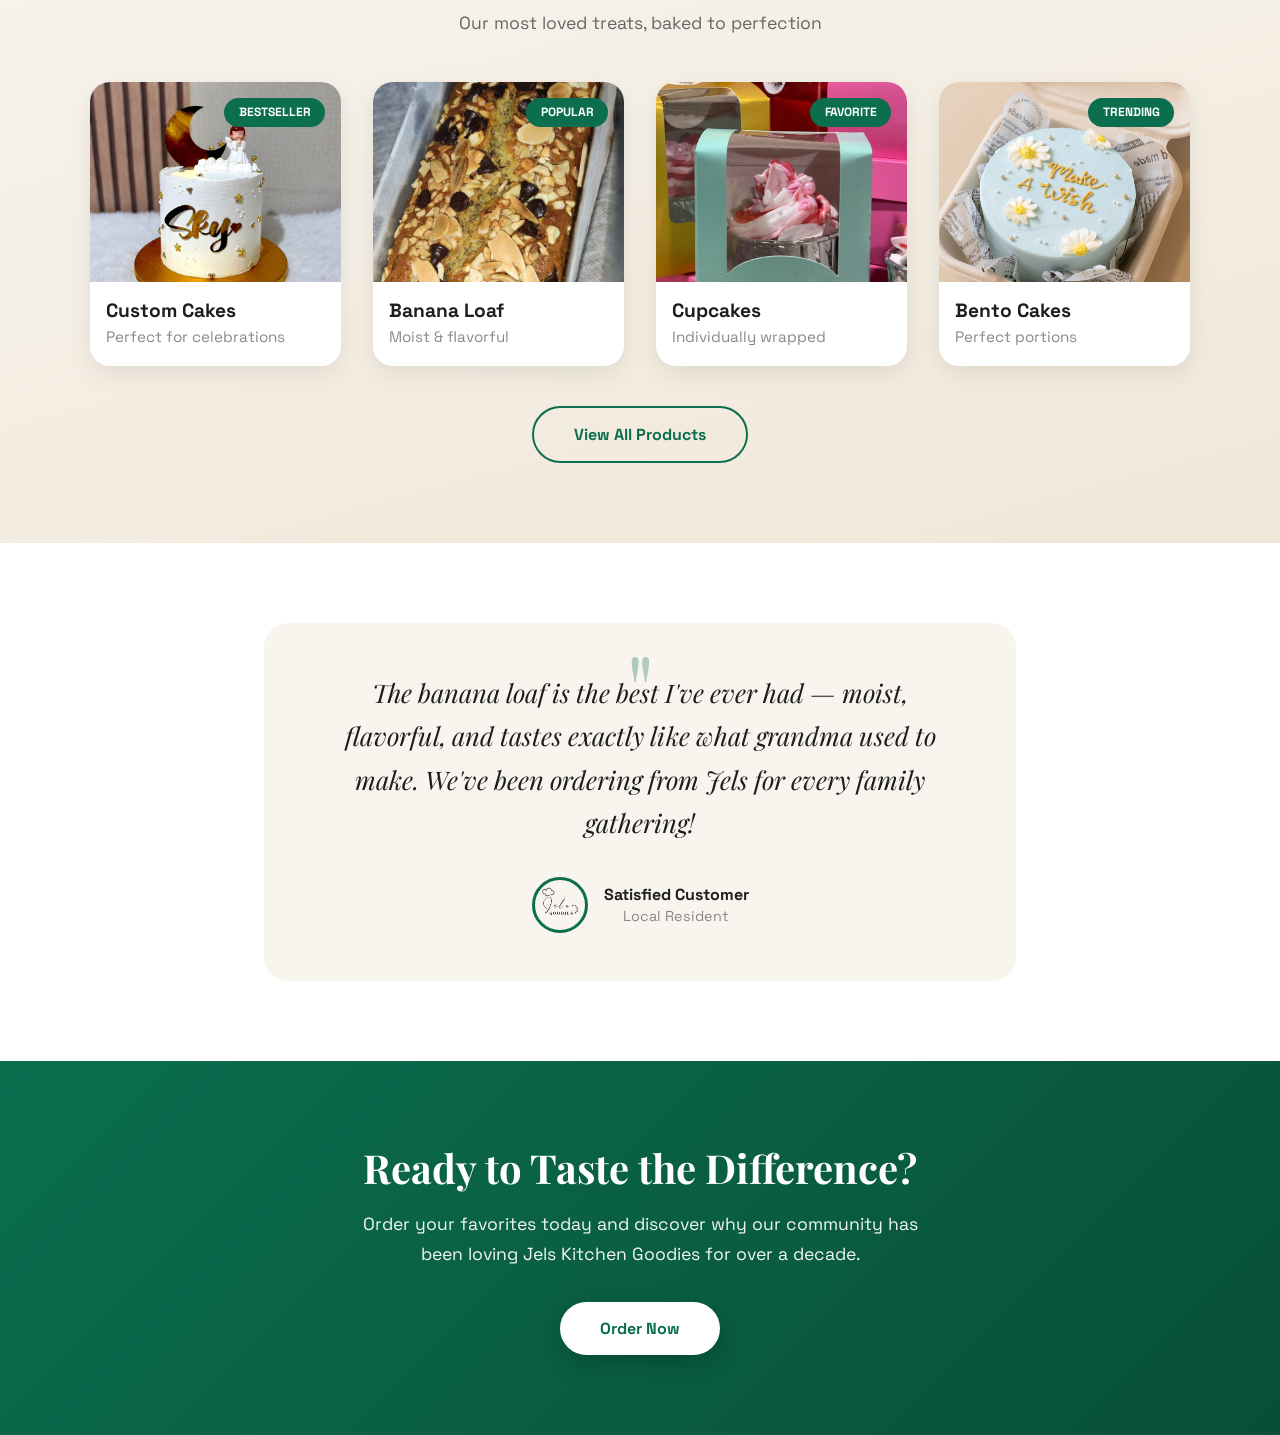
==== commit a404f820: "ADD" ====
--- a/index.html
+++ b/index.html
@@ -12,20 +12,6 @@
         <script src="js/app.js" defer></script>
     </head>
     <body>
-        <!-- Logo Intro Animation -->
-        <div class="logo-intro" id="logoIntro">
-            <div class="logo-intro-content">
-                <img src="assets/favicon.png" alt="Jels Kitchen Goodies" class="logo-intro-image">
-                <h1 class="logo-intro-title">Jels Kitchen Goodies</h1>
-                <p class="logo-intro-tagline">Where every bite feels like home</p>
-                <div class="logo-intro-loader">
-                    <div class="loader-dot"></div>
-                    <div class="loader-dot"></div>
-                    <div class="loader-dot"></div>
-                </div>
-            </div>
-        </div>
-
         <header class="top-nav">
             <a class="brand" href="index.html" aria-label="Jels Kitchen Goodies Home">
                 <img src="assets/favicon.png" alt="Jels Kitchen Goodies logo">
--- a/css/style.css
+++ b/css/style.css
@@ -10,108 +10,6 @@
 
 * {
 	box-sizing: border-box;
-}
-
-/* Logo Intro Animation */
-.logo-intro {
-	position: fixed;
-	inset: 0;
-	background: linear-gradient(165deg, var(--bg-1), var(--bg-2));
-	display: flex;
-	align-items: center;
-	justify-content: center;
-	z-index: 9999;
-	transition: opacity 0.8s ease, visibility 0.8s ease;
-}
-
-.logo-intro.hidden {
-	opacity: 0;
-	visibility: hidden;
-}
-
-.logo-intro-content {
-	text-align: center;
-	animation: fadeInUp 1s ease forwards;
-}
-
-.logo-intro-image {
-	width: 140px;
-	height: 140px;
-	object-fit: contain;
-	border-radius: 50%;
-	background: rgba(255, 255, 255, 0.9);
-	padding: 16px;
-	box-shadow: 0 12px 40px rgba(11, 110, 79, 0.2);
-	animation: logoFloat 2s ease-in-out infinite;
-}
-
-.logo-intro-title {
-	font-size: clamp(1.8rem, 5vw, 2.5rem);
-	font-weight: 700;
-	margin: 1.5rem 0 0.5rem;
-	color: var(--ink);
-	letter-spacing: -0.02em;
-}
-
-.logo-intro-tagline {
-	font-size: 1rem;
-	color: var(--brand);
-	font-weight: 500;
-	margin: 0 0 2rem;
-	opacity: 0.9;
-}
-
-.logo-intro-loader {
-	display: flex;
-	justify-content: center;
-	gap: 8px;
-}
-
-.loader-dot {
-	width: 10px;
-	height: 10px;
-	background: var(--brand);
-	border-radius: 50%;
-	animation: loaderBounce 1.4s ease-in-out infinite both;
-}
-
-.loader-dot:nth-child(1) {
-	animation-delay: -0.32s;
-}
-
-.loader-dot:nth-child(2) {
-	animation-delay: -0.16s;
-}
-
-@keyframes fadeInUp {
-	from {
-		opacity: 0;
-		transform: translateY(30px);
-	}
-	to {
-		opacity: 1;
-		transform: translateY(0);
-	}
-}
-
-@keyframes logoFloat {
-	0%, 100% {
-		transform: translateY(0);
-	}
-	50% {
-		transform: translateY(-10px);
-	}
-}
-
-@keyframes loaderBounce {
-	0%, 80%, 100% {
-		transform: scale(0);
-		opacity: 0.5;
-	}
-	40% {
-		transform: scale(1);
-		opacity: 1;
-	}
 }
 
 /* Floating Owner Button */
